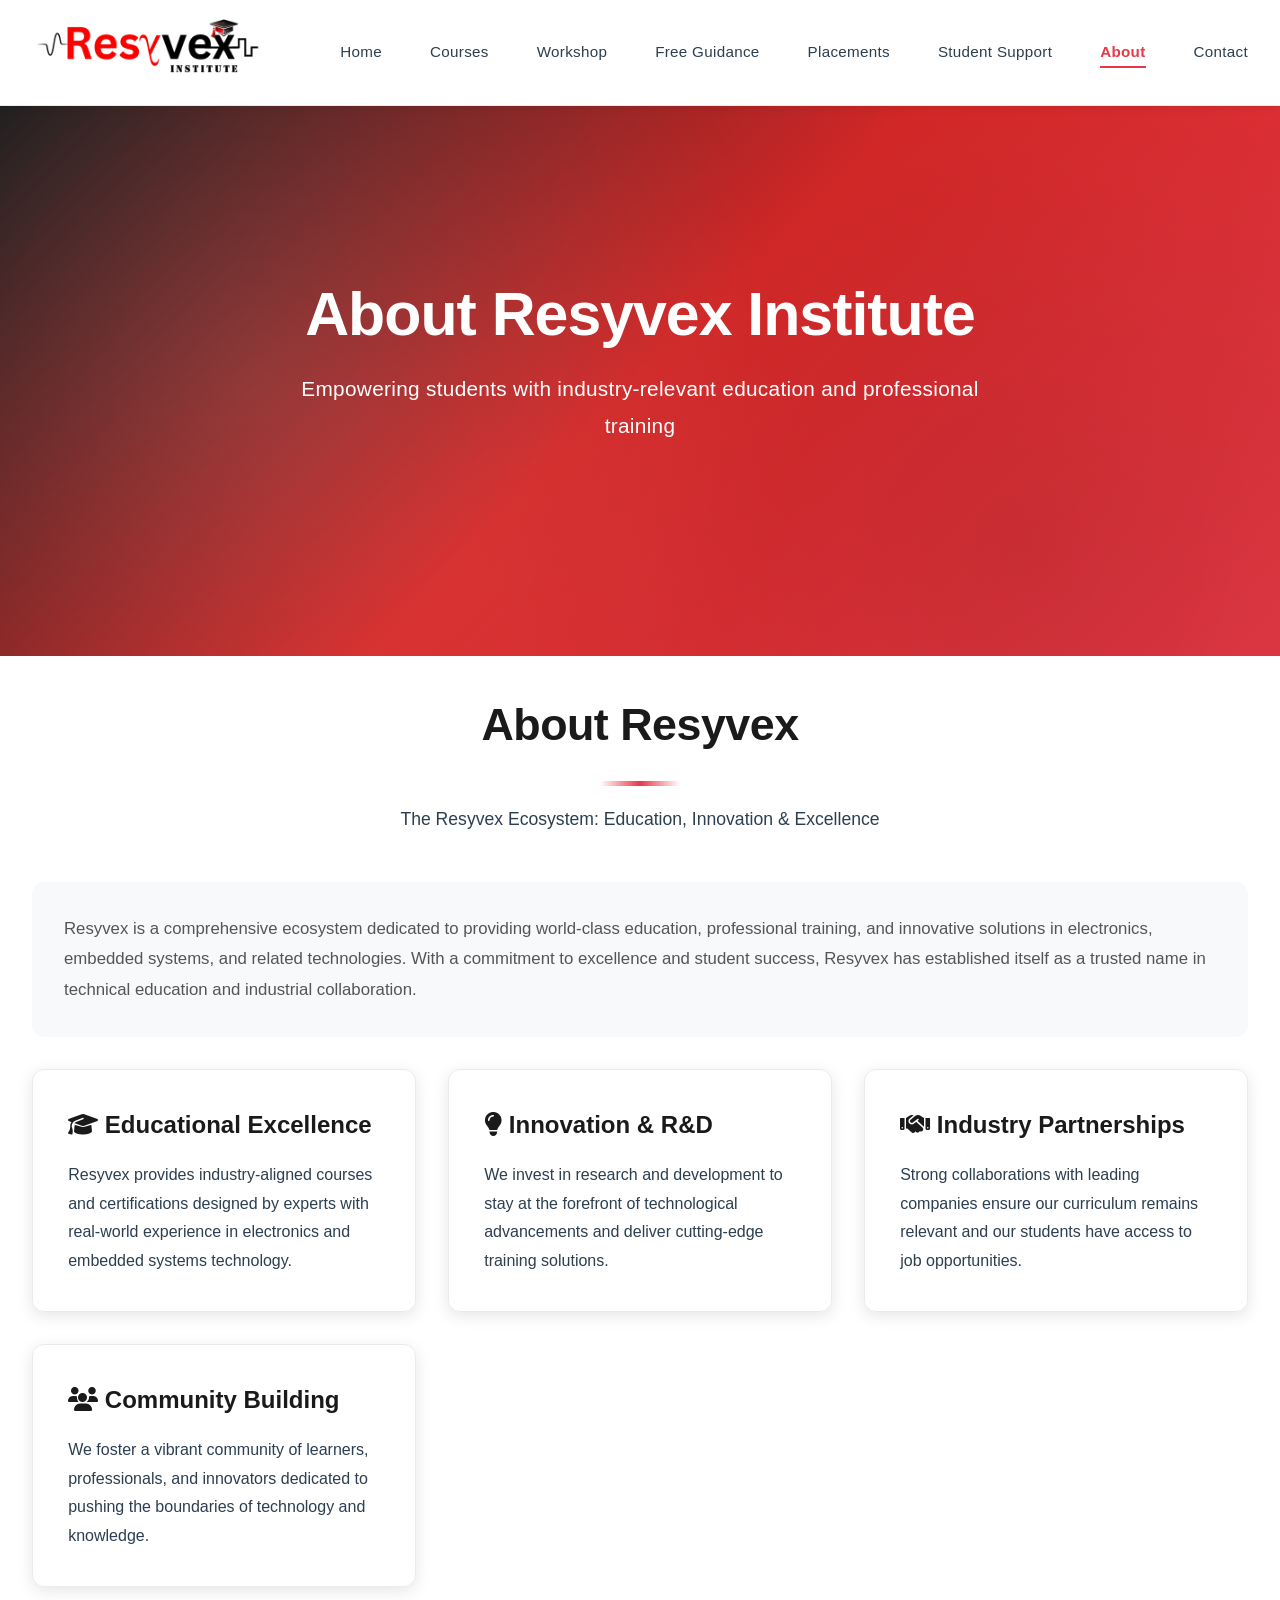
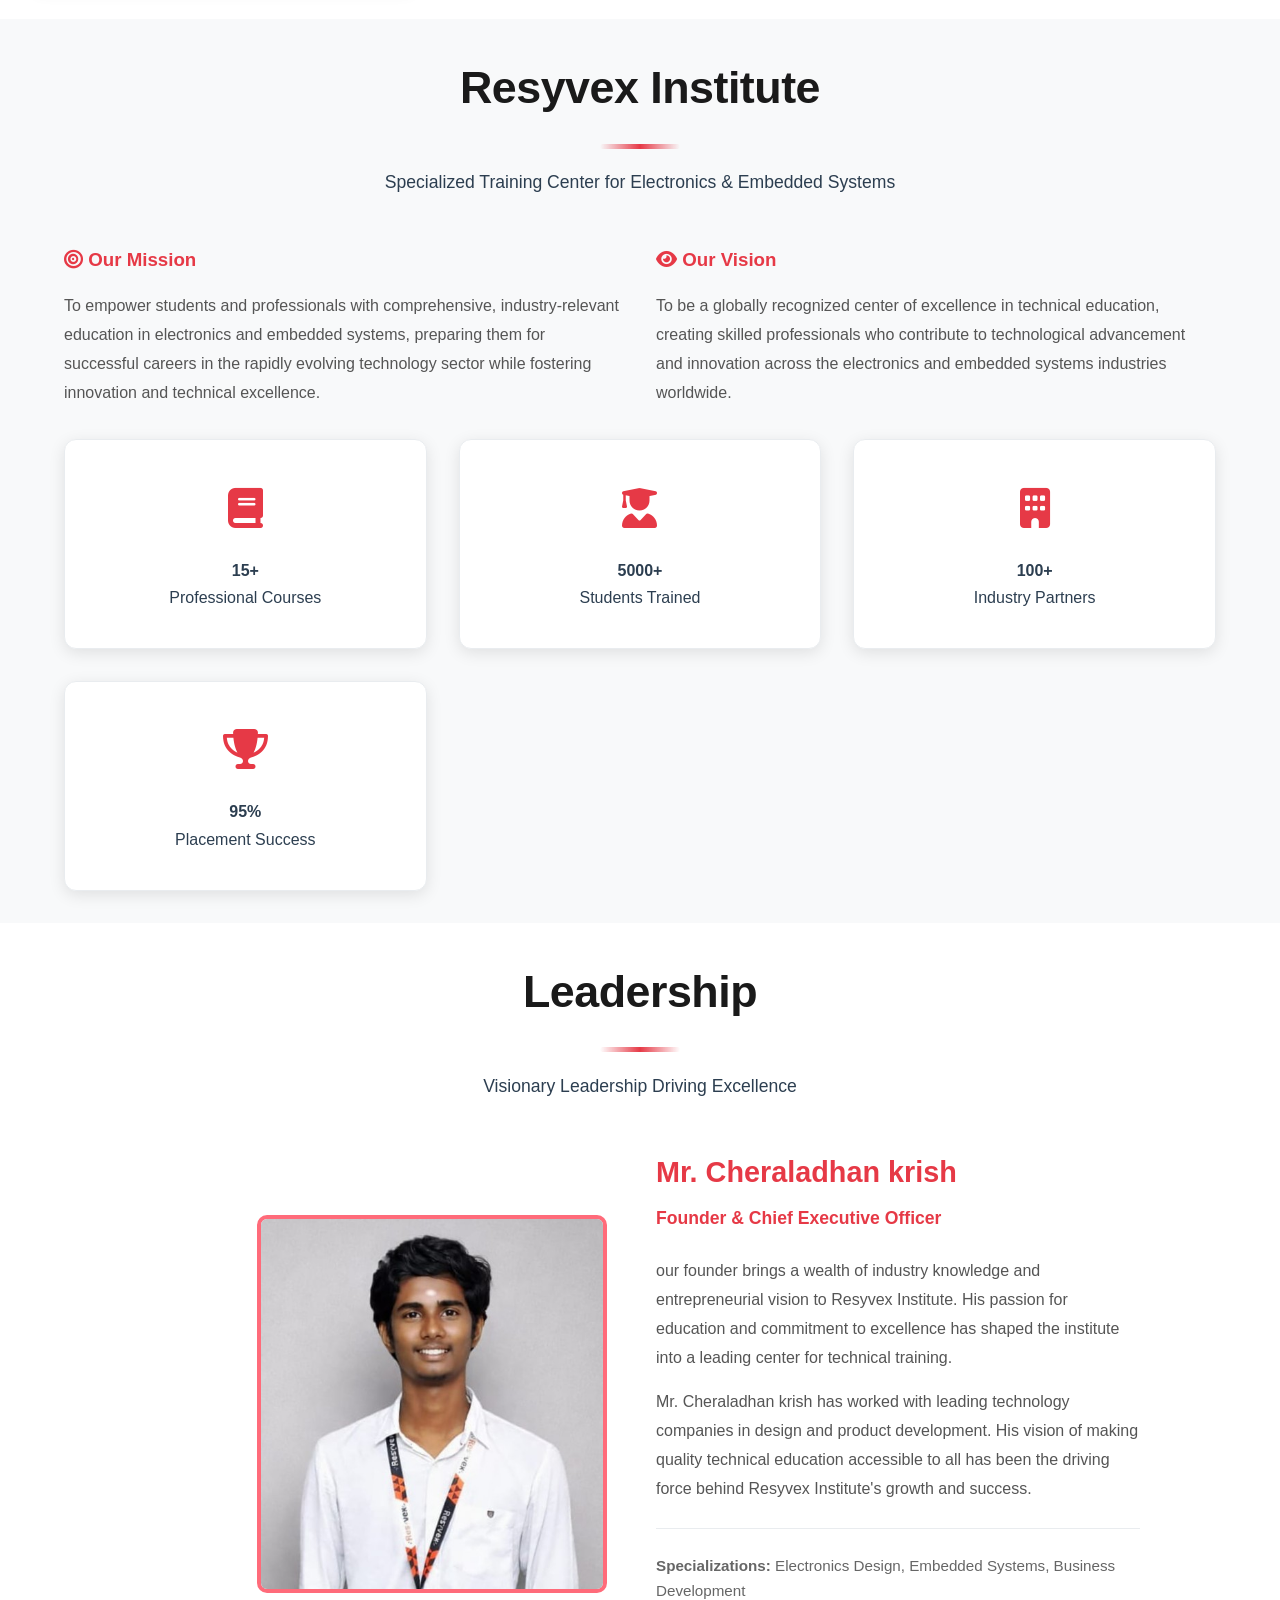
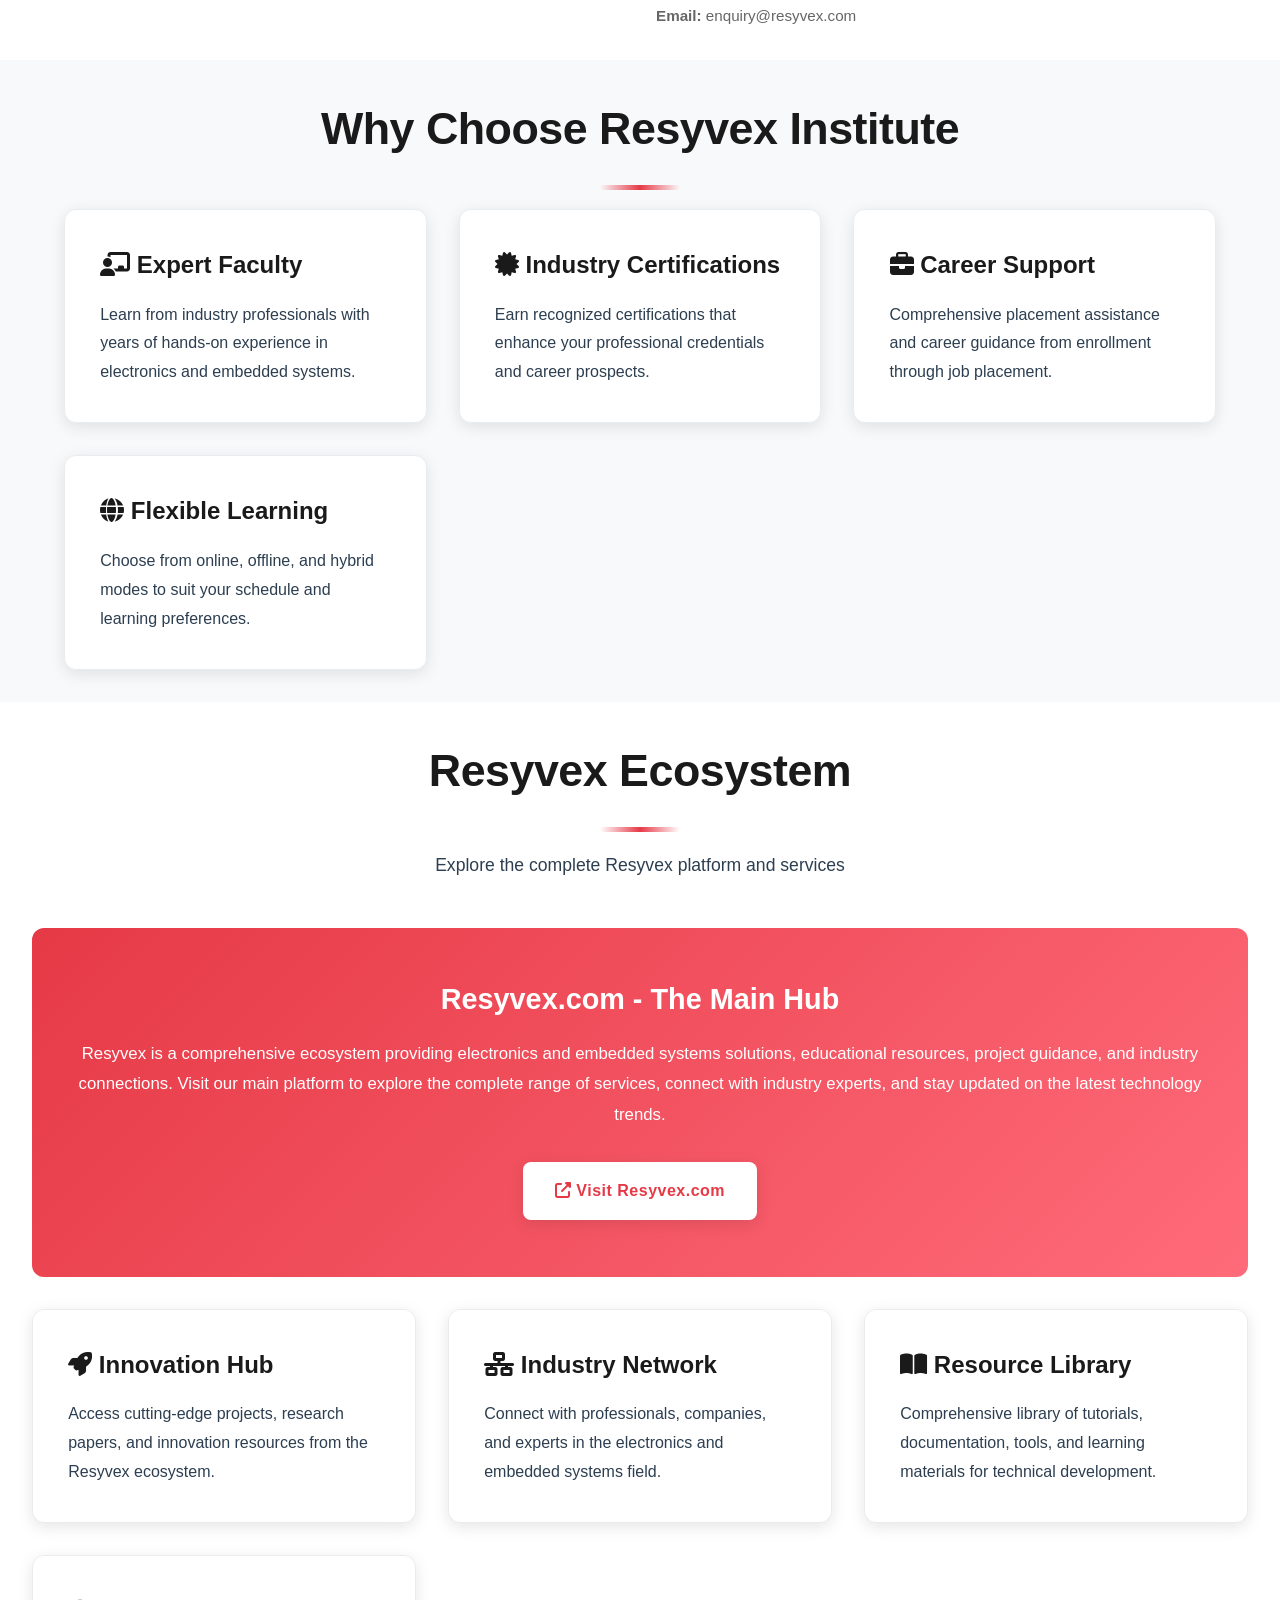
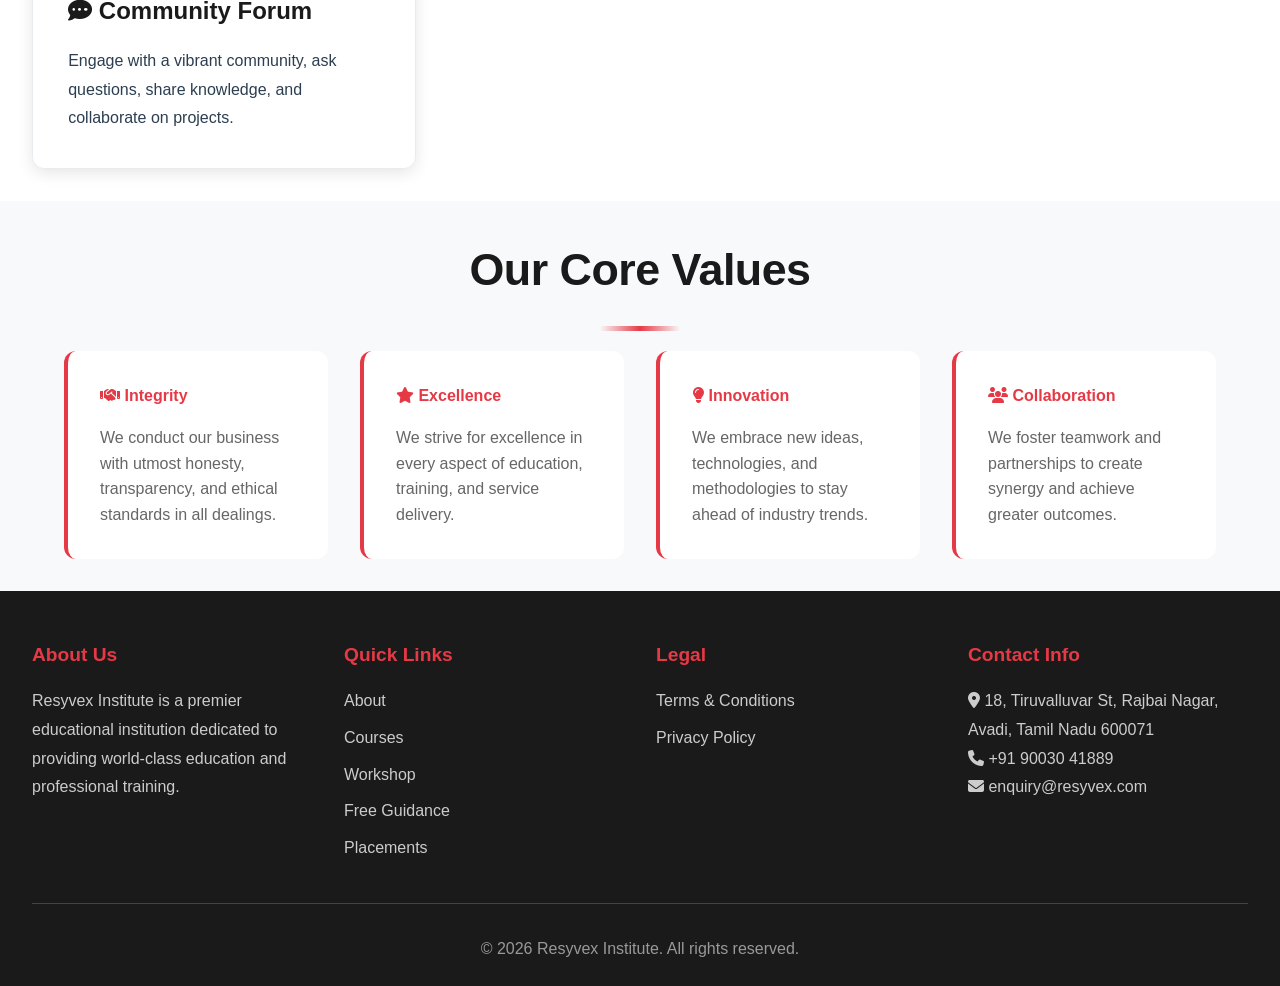
==== about.html @ 6309d935 "SEO Update Co-authored-by: Copilot <copilot@github.com>" ====
<!DOCTYPE html>
<html lang="en">
<head>
    <meta charset="UTF-8">
    <meta name="viewport" content="width=device-width, initial-scale=1.0">
    <meta name="description" content="Learn about Resyvex Institute - a leading center for electronics and embedded systems education. Founded to empower students with industry-relevant technical training.">
    <meta name="keywords" content="about Resyvex, electronics institute, technical education, embedded systems training, professional development, education center">
    <meta name="author" content="Resyvex Institute">
    <meta name="robots" content="index, follow">
    <meta property="og:title" content="About Resyvex Institute - Professional Technical Education">
    <meta property="og:description" content="Discover Resyvex Institute's mission, vision, and leadership. Empowering students with world-class electronics and embedded systems education.">
    <meta property="og:type" content="website">
    <meta property="og:url" content="https://resyvexinstitute.com/about.html">
    <meta property="og:image" content="https://resyvexinstitute.com/Image/logo.png">
    <meta name="twitter:card" content="summary_large_image">
    <meta name="twitter:title" content="About Resyvex Institute">
    <meta name="twitter:description" content="Learn about Resyvex Institute's mission to provide world-class technical education.">
    <meta name="twitter:image" content="https://resyvexinstitute.com/Image/logo.png">
    <link rel="canonical" href="https://resyvexinstitute.com/about.html">
    <title>About Us - Resyvex Institute</title>
    <link rel="stylesheet" href="css/styles.css">
    <link rel="stylesheet" href="https://cdnjs.cloudflare.com/ajax/libs/font-awesome/6.4.0/css/all.min.css">
</head>
<body>
    <!-- Header & Navigation -->
    <header>
        <nav class="navbar">
            <a href="/" class="logo"><img src="Image/logo.png" width="230px" alt="Resyvex Institute Logo" srcset=""></a>
            <div class="hamburger">
                <span></span>
                <span></span>
                <span></span>
            </div>
            <ul class="nav-menu">
                <li><a href="/">Home</a></li>
                <li><a href="courses.html">Courses</a></li>
                <li><a href="workshop.html">Workshop</a></li>
                <li><a href="guidance.html">Free Guidance</a></li>
                <li><a href="placements.html">Placements</a></li>
                <li><a href="student-support.html">Student Support</a></li>
                <li><a href="about.html" class="active">About</a></li>
                <li><a href="contact.html">Contact</a></li>
            </ul>
        </nav>
    </header>

    <!-- Hero Section -->
    <section class="hero">
        <h1>About Resyvex Institute</h1>
        <p>Empowering students with industry-relevant education and professional training</p>
    </section>

    <!-- Resyvex Overview -->
    <section class="container py-2">
        <h2 class="section-title">About Resyvex</h2>
        <p class="section-subtitle">The Resyvex Ecosystem: Education, Innovation & Excellence</p>

        <div style="background-color: var(--gray-light); padding: 2rem; border-radius: var(--border-radius); margin-bottom: 2rem;">
            <p style="line-height: 1.8; color: #555; font-size: 1.05rem;">
                Resyvex is a comprehensive ecosystem dedicated to providing world-class education, professional training, and innovative solutions in electronics, embedded systems, and related technologies. With a commitment to excellence and student success, Resyvex has established itself as a trusted name in technical education and industrial collaboration.
            </p>
        </div>

        <div class="card-grid">
            <div class="card">
                <h3><i class="fas fa-graduation-cap"></i> Educational Excellence</h3>
                <p>Resyvex provides industry-aligned courses and certifications designed by experts with real-world experience in electronics and embedded systems technology.</p>
            </div>

            <div class="card">
                <h3><i class="fas fa-lightbulb"></i> Innovation & R&D</h3>
                <p>We invest in research and development to stay at the forefront of technological advancements and deliver cutting-edge training solutions.</p>
            </div>

            <div class="card">
                <h3><i class="fas fa-handshake"></i> Industry Partnerships</h3>
                <p>Strong collaborations with leading companies ensure our curriculum remains relevant and our students have access to job opportunities.</p>
            </div>

            <div class="card">
                <h3><i class="fas fa-users"></i> Community Building</h3>
                <p>We foster a vibrant community of learners, professionals, and innovators dedicated to pushing the boundaries of technology and knowledge.</p>
            </div>
        </div>
    </section>

    <!-- Resyvex Institute Details -->
    <section class="bg-light py-2">
        <div class="container">
            <h2 class="section-title">Resyvex Institute</h2>
            <p class="section-subtitle">Specialized Training Center for Electronics & Embedded Systems</p>

            <div style="display: grid; grid-template-columns: 1fr 1fr; gap: 2rem; margin-bottom: 2rem;">
                <div>
                    <h3 style="color: var(--primary-red); margin-bottom: 1rem;"><i class="fas fa-bullseye"></i> Our Mission</h3>
                    <p style="line-height: 1.8; color: #555;">
                        To empower students and professionals with comprehensive, industry-relevant education in electronics and embedded systems, preparing them for successful careers in the rapidly evolving technology sector while fostering innovation and technical excellence.
                    </p>
                </div>

                <div>
                    <h3 style="color: var(--primary-red); margin-bottom: 1rem;"><i class="fas fa-eye"></i> Our Vision</h3>
                    <p style="line-height: 1.8; color: #555;">
                        To be a globally recognized center of excellence in technical education, creating skilled professionals who contribute to technological advancement and innovation across the electronics and embedded systems industries worldwide.
                    </p>
                </div>
            </div>

            <div class="card-grid">
                <div class="card" style="text-align: center;">
                    <div style="font-size: 2.5rem; color: var(--primary-red); margin-bottom: 1rem;">
                        <i class="fas fa-book"></i>
                    </div>
                    <h4>15+</h4>
                    <p>Professional Courses</p>
                </div>

                <div class="card" style="text-align: center;">
                    <div style="font-size: 2.5rem; color: var(--primary-red); margin-bottom: 1rem;">
                        <i class="fas fa-user-graduate"></i>
                    </div>
                    <h4>5000+</h4>
                    <p>Students Trained</p>
                </div>

                <div class="card" style="text-align: center;">
                    <div style="font-size: 2.5rem; color: var(--primary-red); margin-bottom: 1rem;">
                        <i class="fas fa-building"></i>
                    </div>
                    <h4>100+</h4>
                    <p>Industry Partners</p>
                </div>

                <div class="card" style="text-align: center;">
                    <div style="font-size: 2.5rem; color: var(--primary-red); margin-bottom: 1rem;">
                        <i class="fas fa-trophy"></i>
                    </div>
                    <h4>95%</h4>
                    <p>Placement Success</p>
                </div>
            </div>
        </div>
    </section>

    <!-- Founder/CEO Section -->
    <section class="container py-2">
        <h2 class="section-title">Leadership</h2>
        <p class="section-subtitle">Visionary Leadership Driving Excellence</p>

        <div style="display: grid; grid-template-columns: 1fr 1fr; gap: 2rem; align-items: center; max-width: 1000px; margin: 0 auto;">
            <div style="text-align: center;">
                <div style="width: 250px; height: 300px; background: linear-gradient(135deg, var(--primary-red), #ff6b7a); border-radius: 12px; margin: 0 auto 1.5rem; display: flex; align-items: center; justify-content: center; color: white; font-size: 4rem;">
                    <i class="fas fa-user-tie"> <img src="Image/ceo.jpeg" alt="ceo image" width="140%" style="border: 4px solid #ff6b7a; border-radius: 10px;"></i>
                </div>
            </div>

            <div>
                <h3 style="color: var(--primary-red); font-size: 1.8rem; margin-bottom: 0.5rem;">Mr. Cheraladhan krish</h3>
                <p style="color: var(--primary-red); font-weight: 600; margin-bottom: 1.5rem; font-size: 1.1rem;">Founder & Chief Executive Officer</p>

                <p style="line-height: 1.8; color: #555; margin-bottom: 1rem;">
                    our founder brings a wealth of industry knowledge and entrepreneurial vision to Resyvex Institute. His passion for education and commitment to excellence has shaped the institute into a leading center for technical training.
                </p>

                <p style="line-height: 1.8; color: #555; margin-bottom: 1rem;">
                    Mr. Cheraladhan krish has worked with leading technology companies in design and product development. His vision of making quality technical education accessible to all has been the driving force behind Resyvex Institute's growth and success.
                </p>

                <div style="margin-top: 1.5rem; padding-top: 1.5rem; border-top: 1px solid var(--gray-medium);">
                    <p style="color: #666; font-size: 0.95rem;"><strong>Specializations:</strong> Electronics Design, Embedded Systems, Business Development</p>
                    <p style="color: #666; font-size: 0.95rem;"><strong>Email:</strong> enquiry@resyvex.com</p>
                </div>
            </div>
        </div>
    </section>

    <!-- Why Choose Us -->
    <section class="bg-light py-2">
        <div class="container">
            <h2 class="section-title">Why Choose Resyvex Institute</h2>

            <div class="card-grid">
                <div class="card">
                    <h3><i class="fas fa-chalkboard-user"></i> Expert Faculty</h3>
                    <p>Learn from industry professionals with years of hands-on experience in electronics and embedded systems.</p>
                </div>

                <div class="card">
                    <h3><i class="fas fa-certificate"></i> Industry Certifications</h3>
                    <p>Earn recognized certifications that enhance your professional credentials and career prospects.</p>
                </div>

                <div class="card">
                    <h3><i class="fas fa-briefcase"></i> Career Support</h3>
                    <p>Comprehensive placement assistance and career guidance from enrollment through job placement.</p>
                </div>

                <div class="card">
                    <h3><i class="fas fa-globe"></i> Flexible Learning</h3>
                    <p>Choose from online, offline, and hybrid modes to suit your schedule and learning preferences.</p>
                </div>
          
            </div>
        </div>
    </section>

    <!-- Resyvex Hub Section -->
    <section class="container py-2">
        <h2 class="section-title">Resyvex Ecosystem</h2>
        <p class="section-subtitle">Explore the complete Resyvex platform and services</p>

        <div style="background: linear-gradient(135deg, var(--primary-red), #ff6b7a); padding: 3rem 2rem; border-radius: var(--border-radius); color: white; text-align: center; margin-bottom: 2rem;">
            <h3 style="color: white; margin-bottom: 1rem; font-size: 1.8rem;">Resyvex.com - The Main Hub</h3>
            <p style="font-size: 1.05rem; margin-bottom: 2rem; line-height: 1.8;">
                Resyvex is a comprehensive ecosystem providing electronics and embedded systems solutions, educational resources, project guidance, and industry connections. Visit our main platform to explore the complete range of services, connect with industry experts, and stay updated on the latest technology trends.
            </p>
            <a href="https://www.resyvex.com" target="_blank" class="btn btn-primary" style="background-color: white; color: var(--primary-red); padding: 1rem 2rem; font-weight: 600; display: inline-block; text-decoration: none; border-radius: 8px; transition: var(--transition);">
                <i class="fas fa-external-link-alt"></i> Visit Resyvex.com
            </a>
        </div>

        <div class="card-grid">
            <div class="card">
                <h3><i class="fas fa-rocket"></i> Innovation Hub</h3>
                <p>Access cutting-edge projects, research papers, and innovation resources from the Resyvex ecosystem.</p>
            </div>

            <div class="card">
                <h3><i class="fas fa-network-wired"></i> Industry Network</h3>
                <p>Connect with professionals, companies, and experts in the electronics and embedded systems field.</p>
            </div>

            <div class="card">
                <h3><i class="fas fa-book-open"></i> Resource Library</h3>
                <p>Comprehensive library of tutorials, documentation, tools, and learning materials for technical development.</p>
            </div>

            <div class="card">
                <h3><i class="fas fa-comment-dots"></i> Community Forum</h3>
                <p>Engage with a vibrant community, ask questions, share knowledge, and collaborate on projects.</p>
            </div>
        </div>
    </section>

    <!-- Core Values -->
    <section class="bg-light py-2">
        <div class="container">
            <h2 class="section-title">Our Core Values</h2>

            <div style="display: grid; grid-template-columns: repeat(auto-fit, minmax(250px, 1fr)); gap: 2rem;">
                <div style="padding: 2rem; background-color: white; border-radius: var(--border-radius); border-left: 4px solid var(--primary-red);">
                    <h4 style="color: var(--primary-red); margin-bottom: 1rem;"><i class="fas fa-handshake"></i> Integrity</h4>
                    <p style="color: #666; line-height: 1.6;">We conduct our business with utmost honesty, transparency, and ethical standards in all dealings.</p>
                </div>

                <div style="padding: 2rem; background-color: white; border-radius: var(--border-radius); border-left: 4px solid var(--primary-red);">
                    <h4 style="color: var(--primary-red); margin-bottom: 1rem;"><i class="fas fa-star"></i> Excellence</h4>
                    <p style="color: #666; line-height: 1.6;">We strive for excellence in every aspect of education, training, and service delivery.</p>
                </div>

                <div style="padding: 2rem; background-color: white; border-radius: var(--border-radius); border-left: 4px solid var(--primary-red);">
                    <h4 style="color: var(--primary-red); margin-bottom: 1rem;"><i class="fas fa-lightbulb"></i> Innovation</h4>
                    <p style="color: #666; line-height: 1.6;">We embrace new ideas, technologies, and methodologies to stay ahead of industry trends.</p>
                </div>

                <div style="padding: 2rem; background-color: white; border-radius: var(--border-radius); border-left: 4px solid var(--primary-red);">
                    <h4 style="color: var(--primary-red); margin-bottom: 1rem;"><i class="fas fa-users"></i> Collaboration</h4>
                    <p style="color: #666; line-height: 1.6;">We foster teamwork and partnerships to create synergy and achieve greater outcomes.</p>
                </div>

            </div>
        </div>
    </section>

    <!-- Footer -->
    <footer>
        <div class="footer-container">
            <div class="footer-grid">
                <div class="footer-section">
                    <h4>About Us</h4>
                    <p>Resyvex Institute is a premier educational institution dedicated to providing world-class education and professional training.</p>
                </div>

                <div class="footer-section">
                    <h4>Quick Links</h4>
                    <ul>
                        <li><a href="about.html">About</a></li>
                        <li><a href="courses.html">Courses</a></li>
                        <li><a href="workshop.html">Workshop</a></li>
                        <li><a href="guidance.html">Free Guidance</a></li>
                        <li><a href="placements.html">Placements</a></li>
                    </ul>
                </div>

                <div class="footer-section">
                    <h4>Legal</h4>
                    <ul>
                        <li><a href="terms.html">Terms & Conditions</a></li>
                        <li><a href="privacy.html">Privacy Policy</a></li>
                    </ul>
                </div>

                <div class="footer-section">
                    <h4>Contact Info</h4>
                    <p><i class="fas fa-map-marker-alt"></i> 18, Tiruvalluvar St, Rajbai Nagar, Avadi, Tamil Nadu 600071</p>
                    <p><i class="fas fa-phone"></i> +91 90030 41889</p>
                    <p><i class="fas fa-envelope"></i> enquiry@resyvex.com</p>
                </div>
            </div>

            <div class="footer-bottom">
                <p>&copy; 2026 Resyvex Institute. All rights reserved.</p>
            </div>
        </div>
    </footer>

    <script src="js/script.js"></script>
</body>
</html>
---- css/styles.css ----
/* ========================================
   Resyvex Institute - Main Stylesheet
   Color Scheme: White, Red (#E63946), Black (#1a1a1a)
   ======================================== */

* {
  margin: 0;
  padding: 0;
  box-sizing: border-box;
}

:root {
  --primary-red: #E63946;
  --primary-red-dark: #d62828;
  --dark-black: #1a1a1a;
  --light-white: #ffffff;
  --gray-light: #f8f9fa;
  --gray-medium: #e9ecef;
  --gray-dark: #6c757d;
  --text-dark: #2c3e50;
  --border-radius: 12px;
  --transition: all 0.3s ease;
  --shadow-sm: 0 2px 8px rgba(0, 0, 0, 0.08);
  --shadow-md: 0 4px 16px rgba(0, 0, 0, 0.1);
  --shadow-lg: 0 10px 32px rgba(0, 0, 0, 0.12);
}

html {
  scroll-behavior: smooth;
}

body {
  font-family: -apple-system, BlinkMacSystemFont, 'Segoe UI', Roboto, 'Helvetica Neue', Arial, sans-serif;
  line-height: 1.65;
  color: var(--text-dark);
  background-color: var(--light-white);
  -webkit-font-smoothing: antialiased;
  -moz-osx-font-smoothing: grayscale;
}

/* ========================================
   ANIMATIONS & KEYFRAMES
   ======================================== */

@keyframes fadeInUp {
  from {
    opacity: 0;
    transform: translateY(30px);
  }
  to {
    opacity: 1;
    transform: translateY(0);
  }
}

@keyframes fadeInDown {
  from {
    opacity: 0;
    transform: translateY(-30px);
  }
  to {
    opacity: 1;
    transform: translateY(0);
  }
}

@keyframes fadeInLeft {
  from {
    opacity: 0;
    transform: translateX(-30px);
  }
  to {
    opacity: 1;
    transform: translateX(0);
  }
}

@keyframes fadeInRight {
  from {
    opacity: 0;
    transform: translateX(30px);
  }
  to {
    opacity: 1;
    transform: translateX(0);
  }
}

@keyframes slideIn {
  from {
    opacity: 0;
    transform: translateX(-100px);
  }
  to {
    opacity: 1;
    transform: translateX(0);
  }
}

@keyframes slideUp {
  from {
    opacity: 0;
    transform: translateY(40px);
  }
  to {
    opacity: 1;
    transform: translateY(0);
  }
}

@keyframes popIn {
  0% {
    opacity: 0;
    transform: scale(0.8);
  }
  50% {
    transform: scale(1.05);
  }
  100% {
    opacity: 1;
    transform: scale(1);
  }
}

@keyframes pulse {
  0%, 100% {
    opacity: 1;
  }
  50% {
    opacity: 0.7;
  }
}

@keyframes float {
  0%, 100% {
    transform: translateY(0px);
  }
  50% {
    transform: translateY(-10px);
  }
}

@keyframes glow {
  0%, 100% {
    box-shadow: 0 4px 15px rgba(230, 57, 70, 0.3);
  }
  50% {
    box-shadow: 0 4px 25px rgba(230, 57, 70, 0.5);
  }
}

@keyframes shimmer {
  0% {
    background-position: -1000px 0;
  }
  100% {
    background-position: 1000px 0;
  }
}

@keyframes slideInFromLeft {
  from {
    opacity: 0;
    transform: translateX(-50px);
  }
  to {
    opacity: 1;
    transform: translateX(0);
  }
}

@keyframes slideInFromRight {
  from {
    opacity: 0;
    transform: translateX(50px);
  }
  to {
    opacity: 1;
    transform: translateX(0);
  }
}

/* Animation utility classes */
.animate-fadeInUp {
  animation: fadeInUp 0.5s ease-out forwards;
}

.animate-fadeInDown {
  animation: fadeInDown 0.5s ease-out forwards;
}

.animate-fadeInLeft {
  animation: fadeInLeft 0.5s ease-out forwards;
}

.animate-fadeInRight {
  animation: fadeInRight 0.5s ease-out forwards;
}

.animate-slideUp {
  animation: slideUp 0.4s ease-out forwards;
}

.animate-popIn {
  animation: popIn 0.35s ease-out forwards;
}

.animate-float {
  animation: float 2s ease-in-out infinite;
}

.animate-pulse {
  animation: pulse 1.2s ease-in-out infinite;
}

.animate-glow {
  animation: glow 1.2s ease-in-out infinite;
}

[data-animate] {
  opacity: 0;
}

[data-animate].animate-fadeInUp,
[data-animate].animate-fadeInDown,
[data-animate].animate-fadeInLeft,
[data-animate].animate-fadeInRight,
[data-animate].animate-slideUp,
[data-animate].animate-popIn {
  opacity: 1;
}

/* Make sure cards without data-animate still appear */
.card {
  opacity: 1;
}

.feature-item[data-animate] {
  opacity: 0;
}

.feature-item[data-animate].animate-slideInFromLeft {
  opacity: 1;
}

.course-item[data-animate],
.workshop-item[data-animate] {
  opacity: 0;
}

.course-item[data-animate].animate-slideInFromLeft,
.workshop-item[data-animate].animate-slideInFromLeft {
  opacity: 1;
}

.stat-box[data-animate] {
  opacity: 0;
}

.stat-box[data-animate].animate-popIn {
  opacity: 1;
}

/* ========================================
   HEADER & NAVIGATION
   ======================================== */

header {
  background-color: var(--light-white);
  border-bottom: 1px solid var(--gray-medium);
  position: sticky;
  top: 0;
  z-index: 1000;
  box-shadow: var(--shadow-sm);
  backdrop-filter: blur(10px);
  background-color: rgba(255, 255, 255, 0.95);
}

.navbar {
  max-width: 1400px;
  margin: 0 auto;
  padding: 1.2rem 2rem;
  display: flex;
  justify-content: space-between;
  align-items: center;
}

.logo {
  font-size: 1.4rem;
  font-weight: 700;
  color: var(--dark-black);
  text-decoration: none;
  letter-spacing: -0.8px;
  background: linear-gradient(135deg, var(--dark-black) 0%, var(--primary-red) 100%);
  -webkit-background-clip: text;
  -webkit-text-fill-color: transparent;
  background-clip: text;
}

.logo span {
  color: var(--primary-red);
}

.nav-menu {
  display: flex;
  list-style: none;
  gap: 3rem;
  align-items: center;
  margin-left: auto;
}

.nav-menu a {
  text-decoration: none;
  color: var(--text-dark);
  font-weight: 500;
  font-size: 0.95rem;
  transition: var(--transition);
  position: relative;
  padding: 0.5rem 0;
  letter-spacing: 0.3px;
}

.nav-menu a::after {
  content: '';
  position: absolute;
  bottom: 0;
  left: 0;
  width: 0;
  height: 2px;
  background-color: var(--primary-red);
  transition: width 0.3s ease;
}

.nav-menu a:hover {
  color: var(--primary-red);
}

.nav-menu a:hover::after {
  width: 100%;
}

.nav-menu a.active {
  color: var(--primary-red);
  font-weight: 600;
}

.nav-menu a.active::after {
  width: 100%;
}

.hamburger {
  display: none;
  flex-direction: column;
  cursor: pointer;
}

.hamburger span {
  width: 25px;
  height: 3px;
  background-color: var(--dark-black);
  margin: 5px 0;
  transition: var(--transition);
  border-radius: 2px;
}

/* ========================================
   HERO SECTION
   ======================================== */

.hero {
  background: linear-gradient(135deg, var(--dark-black) 0%, var(--primary-red-dark) 50%, var(--primary-red) 100%);
  color: var(--light-white);
  padding: 8rem 2rem;
  text-align: center;
  min-height: 550px;
  display: flex;
  flex-direction: column;
  justify-content: center;
  align-items: center;
  position: relative;
  overflow: hidden;
}

.hero::before {
  content: '';
  position: absolute;
  top: 0;
  left: 0;
  right: 0;
  bottom: 0;
  background: radial-gradient(circle at 20% 50%, rgba(255, 255, 255, 0.1) 0%, transparent 50%),
              radial-gradient(circle at 80% 80%, rgba(0, 0, 0, 0.1) 0%, transparent 50%);
  pointer-events: none;
}

.hero h1 {
  font-size: 3.8rem;
  margin-bottom: 1.2rem;
  font-weight: 800;
  letter-spacing: -1px;
  position: relative;
  z-index: 1;
  line-height: 1.2;
  animation: fadeInDown 0.5s ease-out;
}

.hero p {
  font-size: 1.3rem;
  margin-bottom: 2.5rem;
  max-width: 700px;
  line-height: 1.8;
  position: relative;
  z-index: 1;
  font-weight: 300;
  letter-spacing: 0.3px;
  animation: fadeInUp 0.5s ease-out 0.15s both;
}

.hero-buttons {
  display: flex;
  gap: 1.5rem;
  justify-content: center;
  flex-wrap: wrap;
  animation: popIn 0.35s ease-out 0.3s both;
}

/* ========================================
   BUTTONS
   ======================================== */

.btn {
  padding: 1rem 2.5rem;
  font-size: 1rem;
  font-weight: 600;
  border: none;
  border-radius: var(--border-radius);
  cursor: pointer;
  transition: var(--transition);
  text-decoration: none;
  display: inline-block;
  text-align: center;
  letter-spacing: 0.5px;
  box-shadow: var(--shadow-md);
}

.btn-primary {
  background-color: var(--primary-red);
  color: var(--light-white);
  position: relative;
  overflow: hidden;
}

.btn-primary::before {
  content: '';
  position: absolute;
  top: 0;
  left: -100%;
  width: 100%;
  height: 100%;
  background: rgba(255, 255, 255, 0.2);
  transition: left 0.3s ease;
}

.btn-primary:hover::before {
  left: 100%;
}

.btn-primary:hover {
  background-color: var(--primary-red-dark);
  transform: translateY(-3px);
  box-shadow: 0 12px 24px rgba(230, 57, 70, 0.35);
}

.btn-secondary {
  background-color: var(--light-white);
  color: var(--primary-red);
  border: 2px solid var(--primary-red);
  box-shadow: none;
  transition: var(--transition);
  position: relative;
  overflow: hidden;
}

.btn-secondary::before {
  content: '';
  position: absolute;
  top: 0;
  left: -100%;
  width: 100%;
  height: 100%;
  background: var(--primary-red);
  z-index: -1;
  transition: left 0.3s ease;
}

.btn-secondary:hover {
  background-color: var(--primary-red);
  color: var(--light-white);
  box-shadow: var(--shadow-lg);
  transform: translateY(-2px);
}

/* ========================================
   SECTIONS & CONTAINERS
   ======================================== */

.container {
  max-width: 1400px;
  margin: 0 auto;
  padding: 0 2rem;
}

section {
  padding: 4rem 2rem;
}

.section-title {
  font-size: 2.8rem;
  color: var(--dark-black);
  margin-bottom: 1.2rem;
  text-align: center;
  position: relative;
  padding-bottom: 1.5rem;
  font-weight: 800;
  letter-spacing: -0.5px;
}

.section-title::after {
  content: '';
  position: absolute;
  bottom: 0;
  left: 50%;
  transform: translateX(-50%);
  width: 80px;
  height: 5px;
  background: linear-gradient(90deg, transparent 0%, var(--primary-red) 50%, transparent 100%);
  border-radius: 3px;
}

.section-subtitle {
  text-align: center;
  color: var(--text-dark);
  margin-bottom: 3rem;
  font-size: 1.1rem;
  max-width: 800px;
  margin-left: auto;
  margin-right: auto;
}

/* ========================================
   CARDS & GRID LAYOUTS
   ======================================== */

.card-grid {
  display: grid;
  grid-template-columns: repeat(auto-fit, minmax(300px, 1fr));
  gap: 2rem;
}

.card {
  background-color: var(--light-white);
  border: 1px solid var(--gray-medium);
  border-radius: var(--border-radius);
  padding: 2.2rem;
  transition: var(--transition);
  box-shadow: var(--shadow-md);
  position: relative;
  overflow: hidden;
}

.card::before {
  content: '';
  position: absolute;
  top: -50%;
  right: -50%;
  width: 100%;
  height: 100%;
  background: linear-gradient(135deg, transparent 0%, rgba(230, 57, 70, 0.1) 50%, transparent 100%);
  opacity: 0;
  transition: opacity 0.3s ease;
  pointer-events: none;
}

.card:hover::before {
  opacity: 1;
}

.card:hover {
  transform: translateY(-8px);
  box-shadow: 0 20px 40px rgba(230, 57, 70, 0.15);
  border-color: var(--primary-red);
}

.card h3 {
  color: var(--dark-black);
  margin-bottom: 1rem;
  font-size: 1.5rem;
}

.card p {
  color: var(--text-dark);
  line-height: 1.8;
}

/* ========================================
   FEATURES SECTION
   ======================================== */

.features {
  background-color: var(--gray-light);
}

.feature-item {
  display: flex;
  gap: 1.5rem;
  margin-bottom: 2rem;
  animation: slideInFromLeft 0.5s ease-out forwards;
  opacity: 0;
}

.feature-item:nth-child(1) { animation-delay: 0.1s; }
.feature-item:nth-child(2) { animation-delay: 0.2s; }
.feature-item:nth-child(3) { animation-delay: 0.3s; }
.feature-item:nth-child(4) { animation-delay: 0.4s; }

.feature-icon {
  width: 70px;
  height: 70px;
  background: linear-gradient(135deg, var(--primary-red) 0%, var(--primary-red-dark) 100%);
  color: var(--light-white);
  border-radius: 50%;
  display: flex;
  align-items: center;
  justify-content: center;
  font-size: 1.8rem;
  flex-shrink: 0;
  font-weight: bold;
  box-shadow: 0 4px 15px rgba(230, 57, 70, 0.3);
  transition: var(--transition);
}

.feature-item:hover .feature-icon {
  animation: float 0.8s ease-in-out infinite;
  box-shadow: 0 8px 25px rgba(230, 57, 70, 0.5);
  transform: scale(1.1);
}

.feature-content h4 {
  color: var(--dark-black);
  margin-bottom: 0.5rem;
  font-size: 1.2rem;
}

.feature-content p {
  color: var(--text-dark);
  line-height: 1.7;
}

/* ========================================
   FORM STYLES
   ======================================== */

.contact-form {
  max-width: 600px;
  margin: 0 auto;
}

.form-group {
  margin-bottom: 1.5rem;
}

.form-group label {
  display: block;
  margin-bottom: 0.5rem;
  color: var(--dark-black);
  font-weight: 600;
}

.form-group input,
.form-group textarea,
.form-group select {
  width: 100%;
  padding: 0.9rem;
  border: 1.5px solid var(--gray-medium);
  border-radius: var(--border-radius);
  font-family: inherit;
  font-size: 1rem;
  transition: var(--transition);
  background-color: var(--light-white);
  animation: fadeInUp 0.4s ease-out forwards;
  opacity: 0;
}

.form-group:nth-child(1) input,
.form-group:nth-child(1) textarea,
.form-group:nth-child(1) select { animation-delay: 0.1s; }

.form-group:nth-child(2) input,
.form-group:nth-child(2) textarea,
.form-group:nth-child(2) select { animation-delay: 0.2s; }

.form-group:nth-child(3) input,
.form-group:nth-child(3) textarea,
.form-group:nth-child(3) select { animation-delay: 0.3s; }

.form-group:nth-child(4) input,
.form-group:nth-child(4) textarea,
.form-group:nth-child(4) select { animation-delay: 0.4s; }

.form-group:nth-child(5) input,
.form-group:nth-child(5) textarea,
.form-group:nth-child(5) select { animation-delay: 0.5s; }

.form-group input:focus,
.form-group textarea:focus,
.form-group select:focus {
  outline: none;
  border-color: var(--primary-red);
  box-shadow: 0 0 0 4px rgba(230, 57, 70, 0.08);
  background-color: rgba(230, 57, 70, 0.01);
  transform: scale(1.02);
}

.form-group textarea {
  resize: vertical;
  min-height: 150px;
}

/* ========================================
   FOOTER
   ======================================== */

footer {
  background-color: var(--dark-black);
  color: var(--light-white);
  padding: 3rem 2rem 1rem;
}

.footer-container {
  max-width: 1400px;
  margin: 0 auto;
}

.footer-grid {
  display: grid;
  grid-template-columns: repeat(auto-fit, minmax(280px, 1fr));
  gap: 2rem;
  margin-bottom: 2rem;
}

.footer-section h4 {
  color: var(--primary-red);
  margin-bottom: 1rem;
  font-size: 1.2rem;
}

.footer-section p,
.footer-section a {
  color: #cccccc;
  text-decoration: none;
  line-height: 1.8;
}

.footer-section a:hover {
  color: var(--primary-red);
  text-decoration: underline;
}

.footer-section ul {
  list-style: none;
}

.footer-section li {
  margin-bottom: 0.5rem;
}

.footer-bottom {
  border-top: 1px solid #444;
  padding-top: 2rem;
  text-align: center;
  color: #999;
}

.footer-bottom p {
  margin-bottom: 0.5rem;
}

/* ========================================
   RESPONSIVE DESIGN
   ======================================== */

@media (max-width: 768px) {
  .hamburger {
    display: flex;
  }

  .nav-menu {
    position: absolute;
    left: -100%;
    top: 70px;
    flex-direction: column;
    background-color: var(--light-white);
    width: 100%;
    text-align: center;
    transition: 0.3s;
    box-shadow: 0 10px 27px rgba(0, 0, 0, 0.05);
    padding: 2rem 0;
    gap: 0;
  }

  .nav-menu.active {
    left: 0;
  }

  .nav-menu li {
    margin: 1rem 0;
  }

  .hero h1 {
    font-size: 2.5rem;
  }

  .hero p {
    font-size: 1.1rem;
  }

  .section-title {
    font-size: 2rem;
  }

  .hero-buttons {
    flex-direction: column;
    align-items: center;
  }

  .btn {
    width: 100%;
    max-width: 300px;
  }

  .feature-item {
    flex-direction: column;
    align-items: center;
    text-align: center;
  }

  .feature-icon {
    margin: 0 auto;
  }

  .card-grid {
    grid-template-columns: 1fr;
  }
}

@media (max-width: 480px) {
  .navbar {
    padding: 1rem;
  }

  .logo {
    font-size: 1.3rem;
  }

  .hero {
    padding: 4rem 1rem;
    min-height: 400px;
  }

  .hero h1 {
    font-size: 2rem;
  }

  .section-title {
    font-size: 1.8rem;
  }

  section {
    padding: 2rem 1rem;
  }

  .card {
    padding: 1.5rem;
  }
}

/* ========================================
   UTILITY CLASSES
   ======================================== */

.text-center {
  text-align: center;
}

.text-red {
  color: var(--primary-red);
}

.text-black {
  color: var(--dark-black);
}

.bg-light {
  background-color: var(--gray-light);
}

.bg-white {
  background-color: var(--light-white);
}

.mb-1 { margin-bottom: 1rem; }
.mb-2 { margin-bottom: 2rem; }
.mb-3 { margin-bottom: 3rem; }

.mt-1 { margin-top: 1rem; }
.mt-2 { margin-top: 2rem; }
.mt-3 { margin-top: 3rem; }

.px-2 { padding-left: 2rem; padding-right: 2rem; }
.py-2 { padding-top: 2rem; padding-bottom: 2rem; }

.hidden {
  display: none;
}

/* ========================================
   SPECIAL PAGE STYLES
   ======================================== */

.course-item,
.workshop-item {
  background-color: var(--light-white);
  border-left: 5px solid var(--primary-red);
  padding: 1.8rem;
  margin-bottom: 1.5rem;
  border-radius: 8px;
  box-shadow: var(--shadow-md);
  transition: var(--transition);
  animation: slideInFromLeft 0.4s ease-out forwards;
  opacity: 0;
  position: relative;
  overflow: hidden;
}

.course-item::before,
.workshop-item::before {
  content: '';
  position: absolute;
  top: 0;
  left: -100%;
  width: 100%;
  height: 4px;
  background: linear-gradient(90deg, transparent, var(--primary-red), transparent);
  transition: left 0.4s ease;
}

.course-item:hover::before,
.workshop-item:hover::before {
  left: 100%;
}

.course-item:nth-child(1),
.workshop-item:nth-child(1) { animation-delay: 0.1s; }

.course-item:nth-child(2),
.workshop-item:nth-child(2) { animation-delay: 0.2s; }

.course-item:nth-child(3),
.workshop-item:nth-child(3) { animation-delay: 0.3s; }

.course-item:nth-child(4),
.workshop-item:nth-child(4) { animation-delay: 0.4s; }

.course-item:nth-child(5),
.workshop-item:nth-child(5) { animation-delay: 0.5s; }

.course-item:hover,
.workshop-item:hover {
  box-shadow: var(--shadow-lg);
  transform: translateX(4px);
}

.course-item h4,
.workshop-item h4 {
  color: var(--dark-black);
  margin-bottom: 0.5rem;
  font-size: 1.2rem;
}

.course-item .duration,
.workshop-item .duration {
  display: inline-block;
  background-color: var(--primary-red);
  color: var(--light-white);
  padding: 0.25rem 0.75rem;
  border-radius: 20px;
  font-size: 0.85rem;
  margin-top: 0.5rem;
}

.stats-grid {
  display: grid;
  grid-template-columns: repeat(auto-fit, minmax(200px, 1fr));
  gap: 2rem;
  text-align: center;
  margin: 2rem 0;
}

.stat-box {
  background-color: var(--gray-light);
  padding: 2rem;
  border-radius: var(--border-radius);
  border-top: 4px solid var(--primary-red);
  animation: popIn 0.35s ease-out forwards;
  opacity: 0;
  transition: var(--transition);
}

.stat-box:nth-child(1) { animation-delay: 0.1s; }
.stat-box:nth-child(2) { animation-delay: 0.2s; }
.stat-box:nth-child(3) { animation-delay: 0.3s; }
.stat-box:nth-child(4) { animation-delay: 0.4s; }

.stat-box:hover {
  transform: translateY(-10px) scale(1.02);
  box-shadow: 0 20px 40px rgba(230, 57, 70, 0.2);
}

.stat-number {
  font-size: 2.5rem;
  color: var(--primary-red);
  font-weight: 700;
  margin-bottom: 0.5rem;
  animation: fadeInUp 0.5s ease-out forwards;
  opacity: 0;
}

.stat-label {
  color: var(--dark-black);
  font-weight: 600;
}

/* ========================================
   RESPONSIVE IMPROVEMENTS FOR HOME PAGE
   ======================================== */

@media (max-width: 1024px) {
  .nav-menu {
    gap: 2rem;
  }
}

@media (max-width: 768px) {
  .nav-menu {
    gap: 1.5rem;
    margin-left: auto;
  }

  .nav-menu a {
    font-size: 0.85rem;
    padding: 0.3rem 0;
  }

  .section-title {
    font-size: 1.8rem;
  }

  section {
    padding: 2rem 1rem;
  }

  .card {
    padding: 1.5rem;
  }
}

@media (max-width: 640px) {
  .navbar {
    padding: 1rem;
  }

  .logo {
    font-size: 1.3rem;
  }

  .nav-menu {
    position: absolute;
    left: 0;
    top: 70px;
    flex-direction: column;
    background-color: var(--light-white);
    width: 100%;
    text-align: left;
    transition: 0.3s;
    box-shadow: 0 10px 27px rgba(0, 0, 0, 0.1);
    padding: 2rem 0;
    gap: 0;
    margin-left: 0;
    display: none;
  }

  .nav-menu.active {
    display: flex;
  }

  .nav-menu li {
    margin: 0;
    padding: 1rem 2rem;
  }

  .nav-menu a {
    padding: 0;
    font-size: 1rem;
  }
}
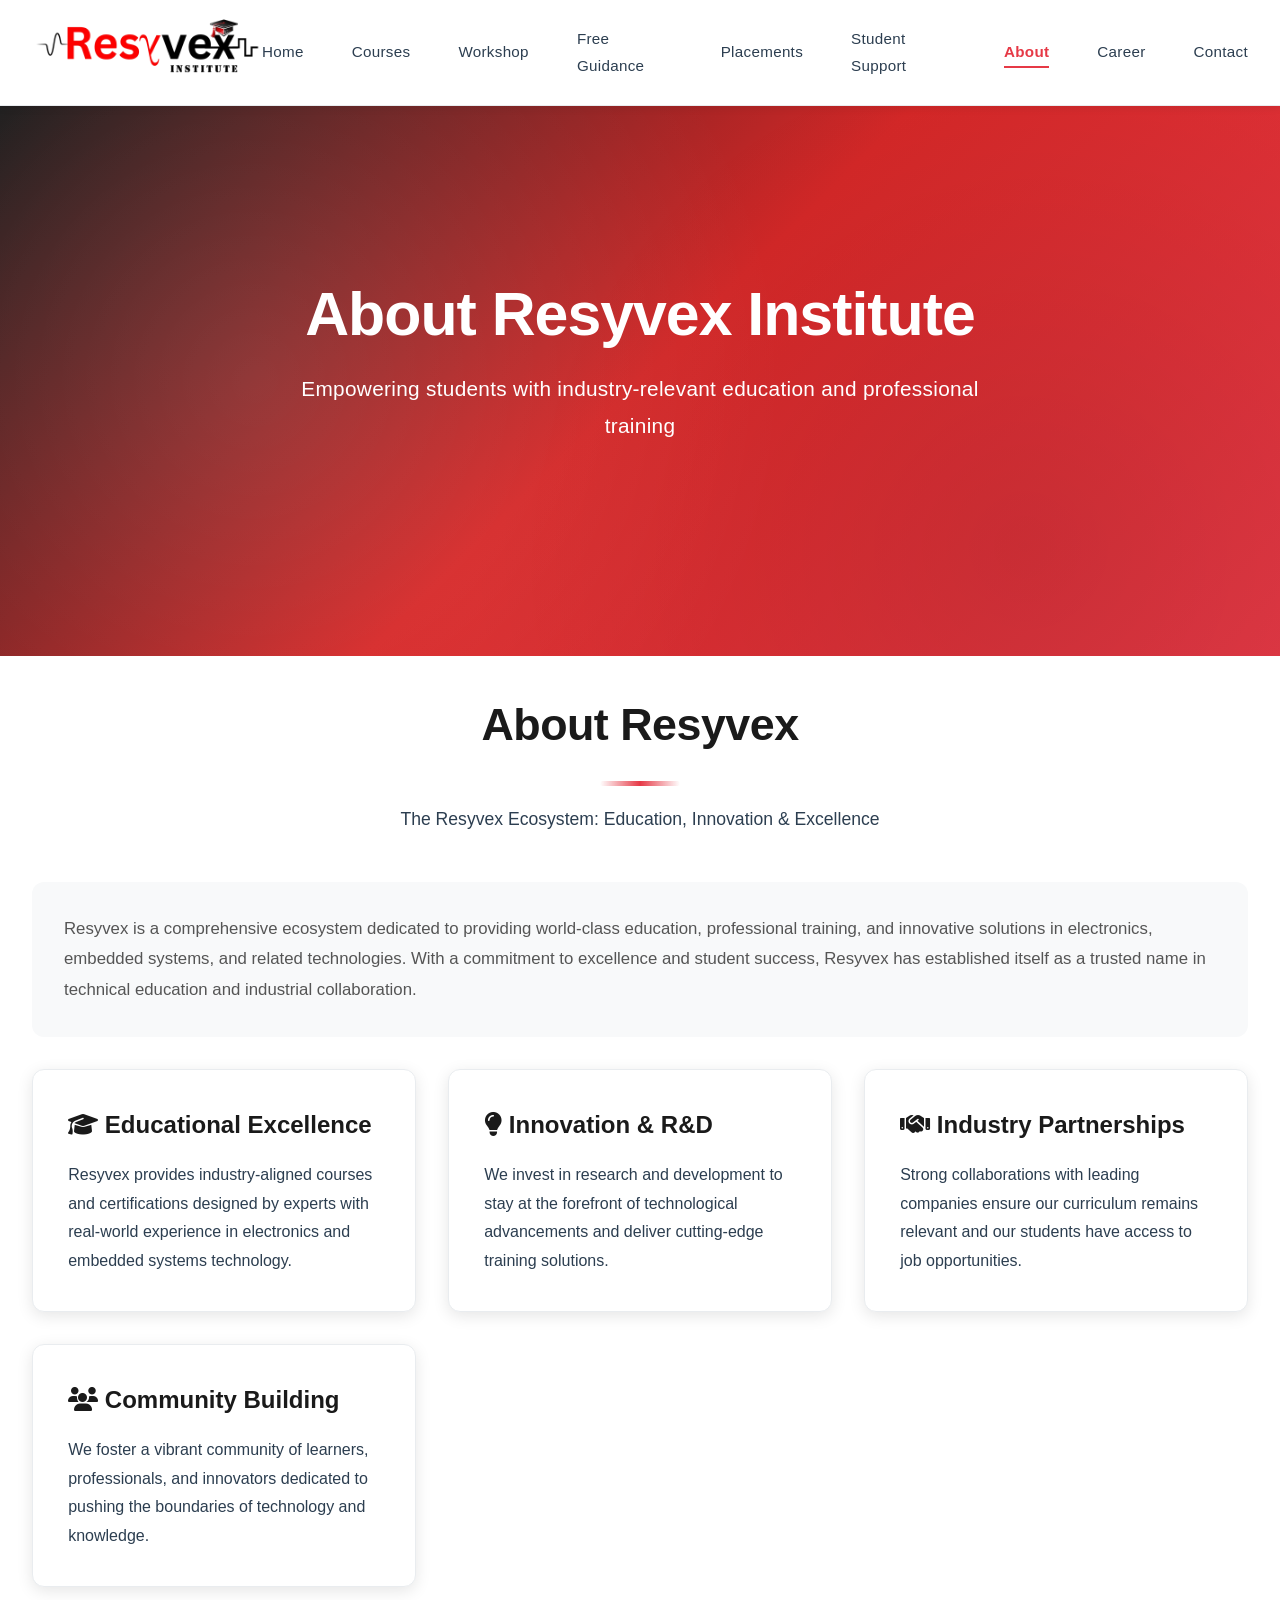
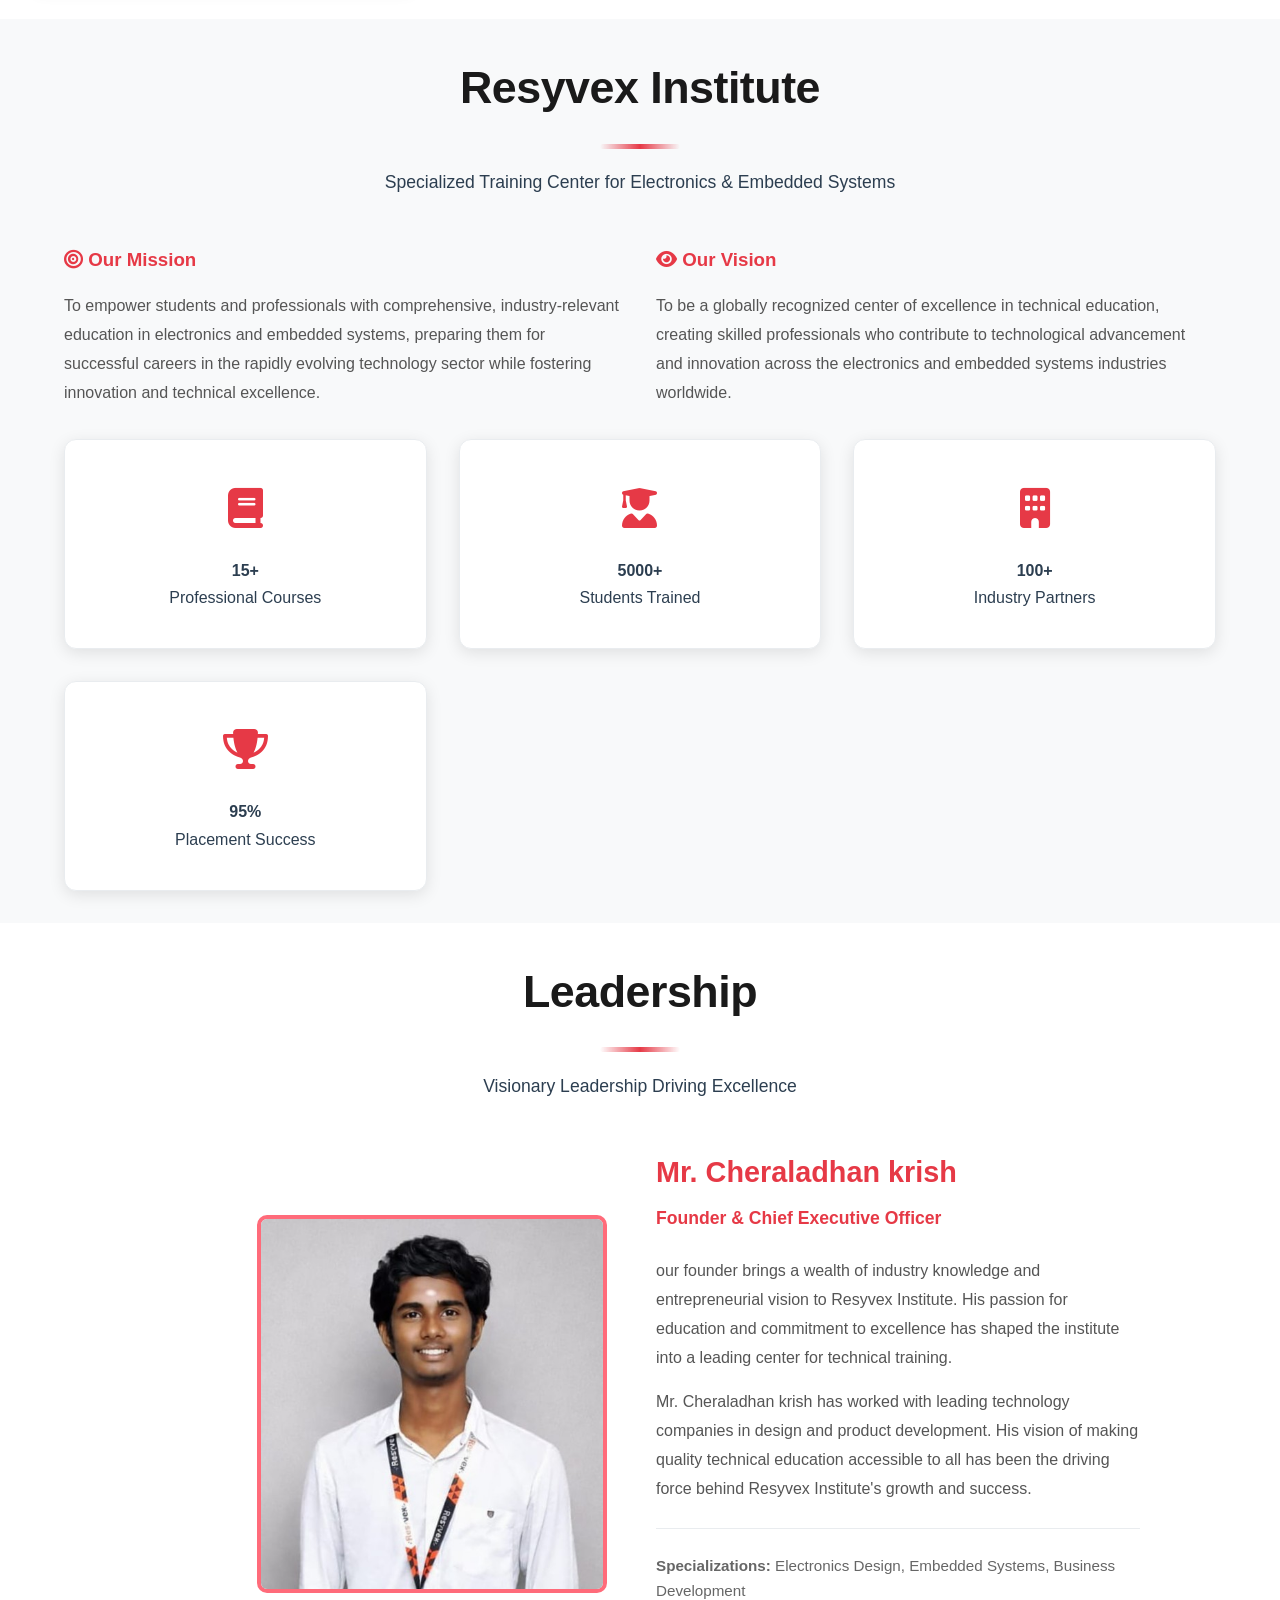
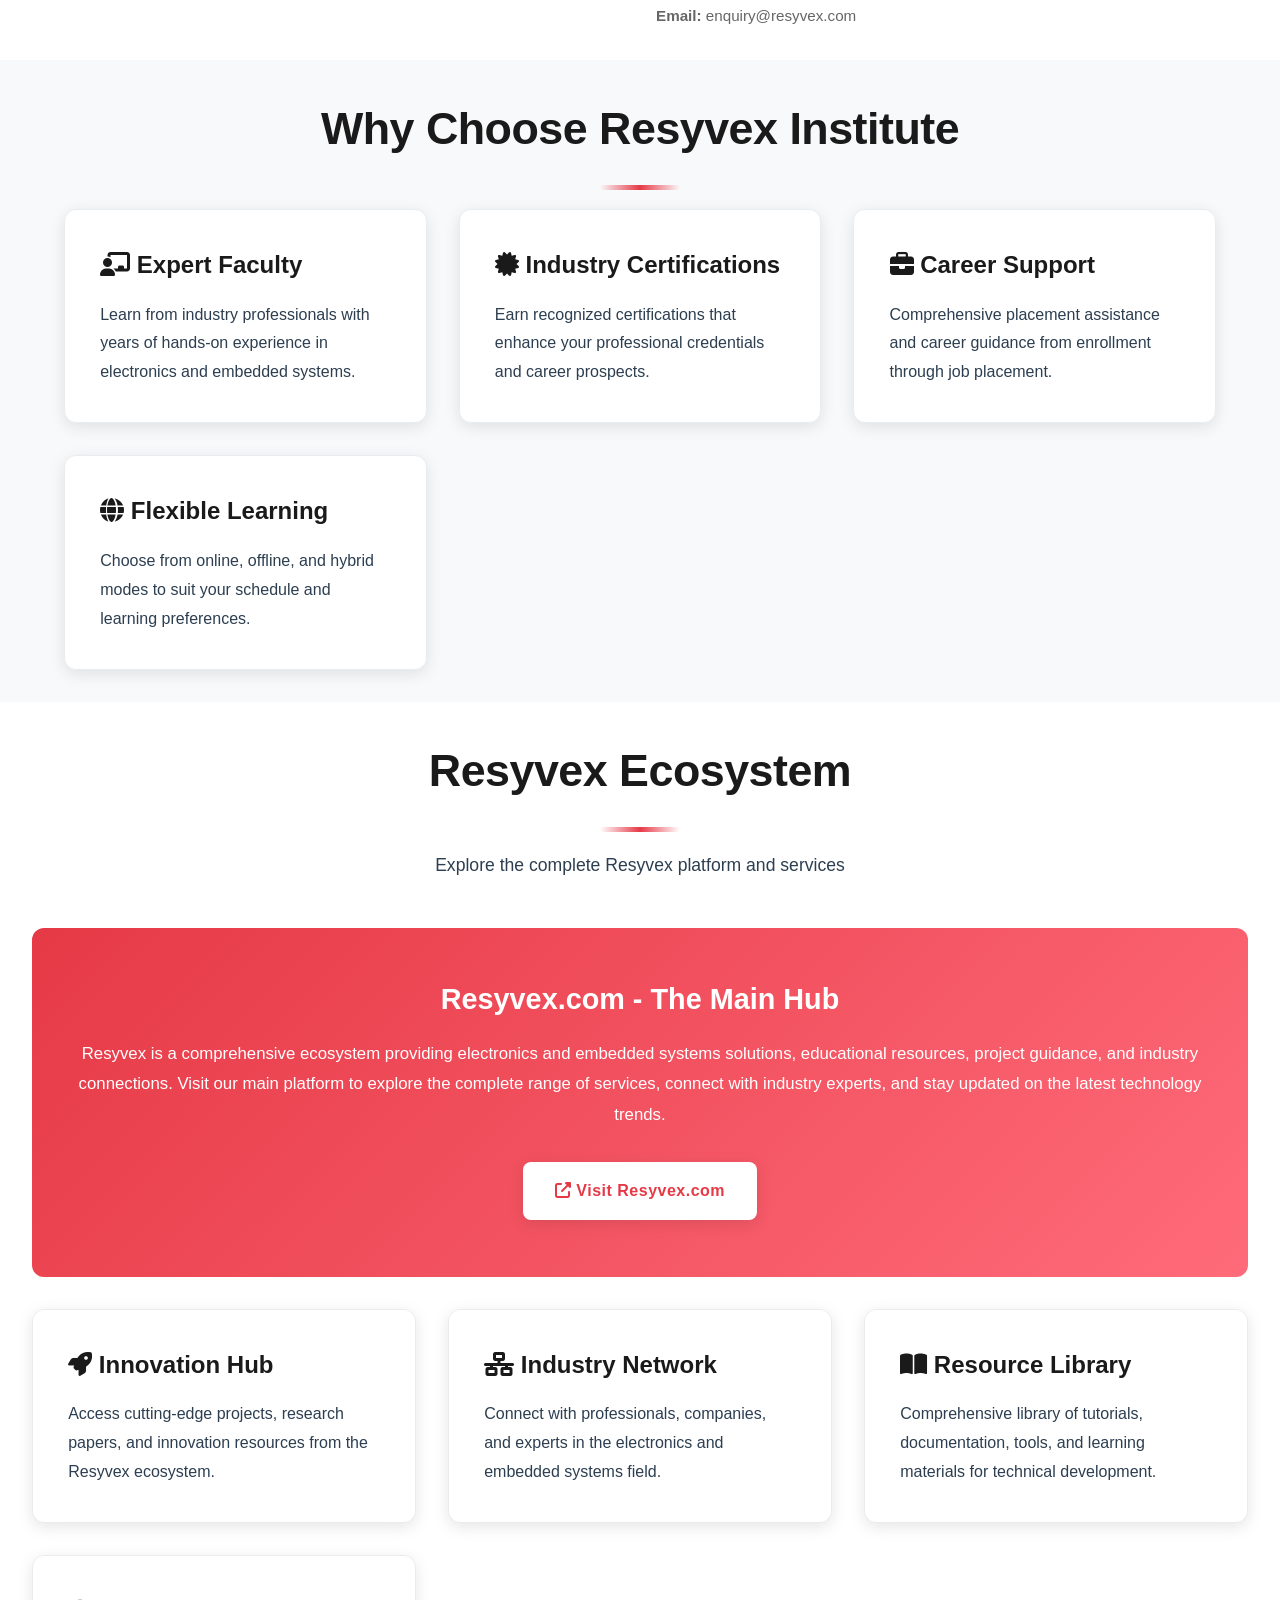
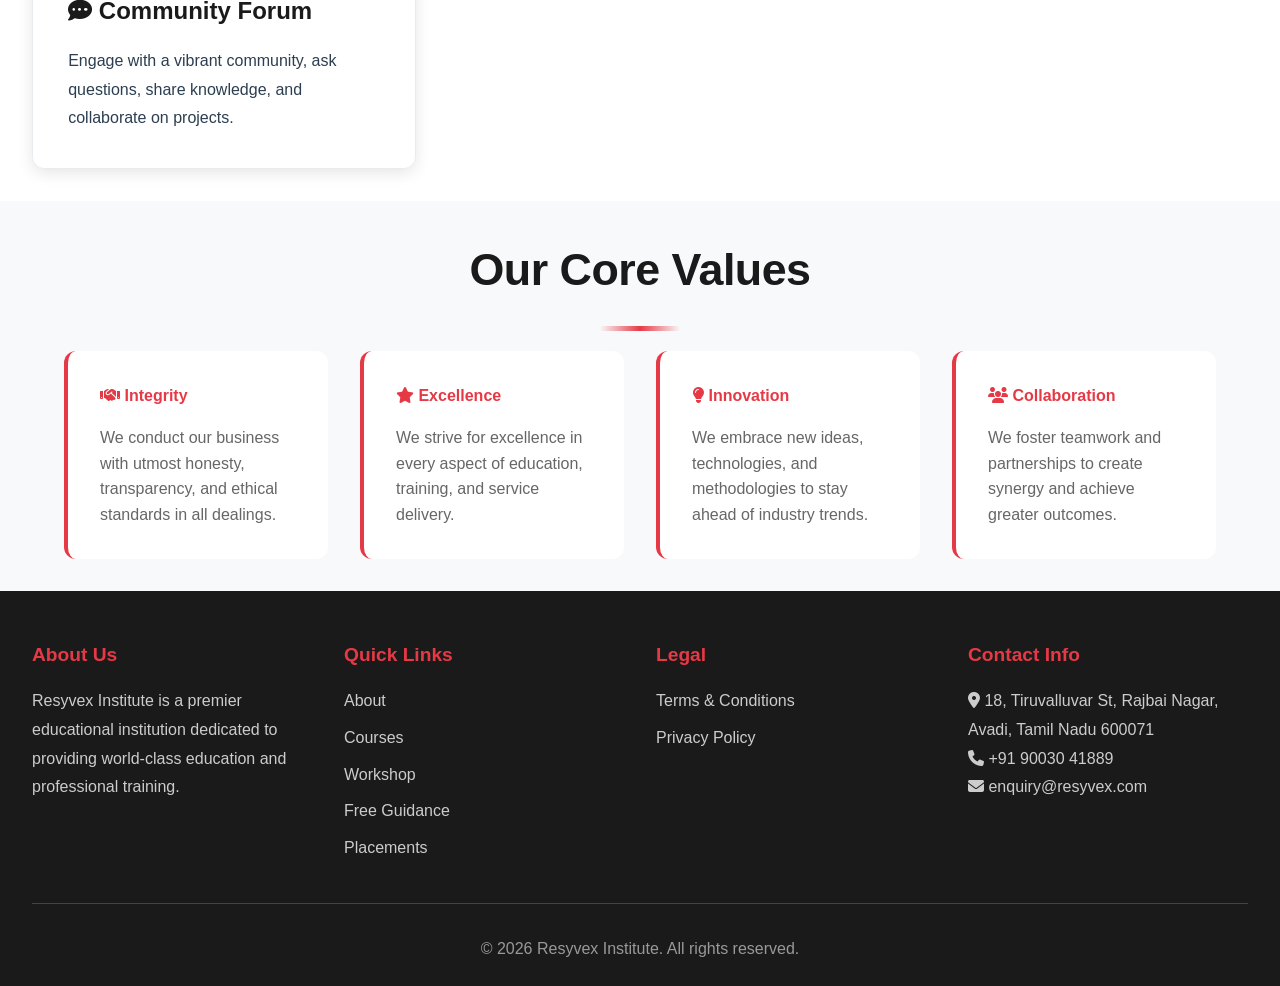
==== commit d5ad087f: "added career page  and linked to the master website" ====
--- a/about.html
+++ b/about.html
@@ -18,6 +18,7 @@
     <meta name="twitter:image" content="https://resyvexinstitute.com/Image/logo.png">
     <link rel="canonical" href="https://resyvexinstitute.com/about.html">
     <title>About Us - Resyvex Institute</title>
+    <link rel="shortcut icon" href="Image/fav-icon.png" type="image/x-icon">
     <link rel="stylesheet" href="css/styles.css">
     <link rel="stylesheet" href="https://cdnjs.cloudflare.com/ajax/libs/font-awesome/6.4.0/css/all.min.css">
 </head>
@@ -39,6 +40,7 @@
                 <li><a href="placements.html">Placements</a></li>
                 <li><a href="student-support.html">Student Support</a></li>
                 <li><a href="about.html" class="active">About</a></li>
+                <li><a href="https://www.resyvex.com/careers.html">Career</a></li>
                 <li><a href="contact.html">Contact</a></li>
             </ul>
         </nav>
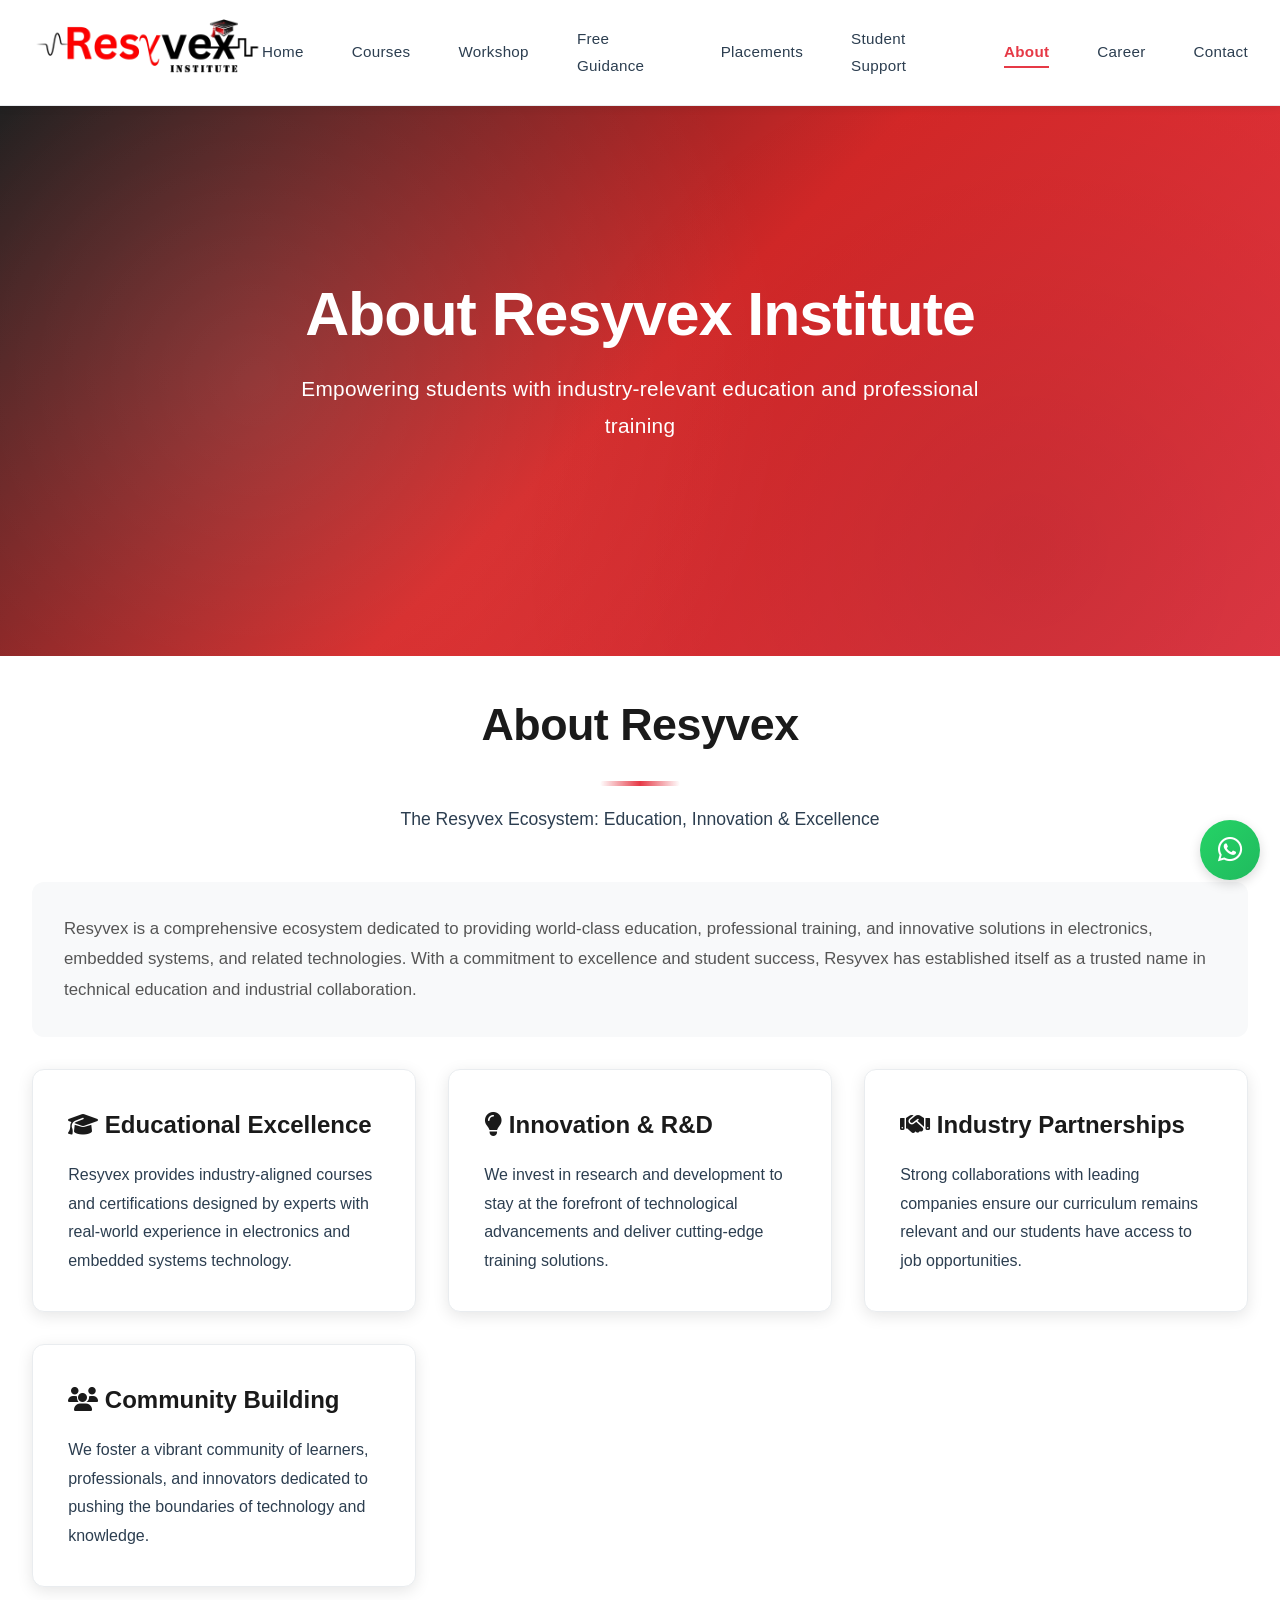
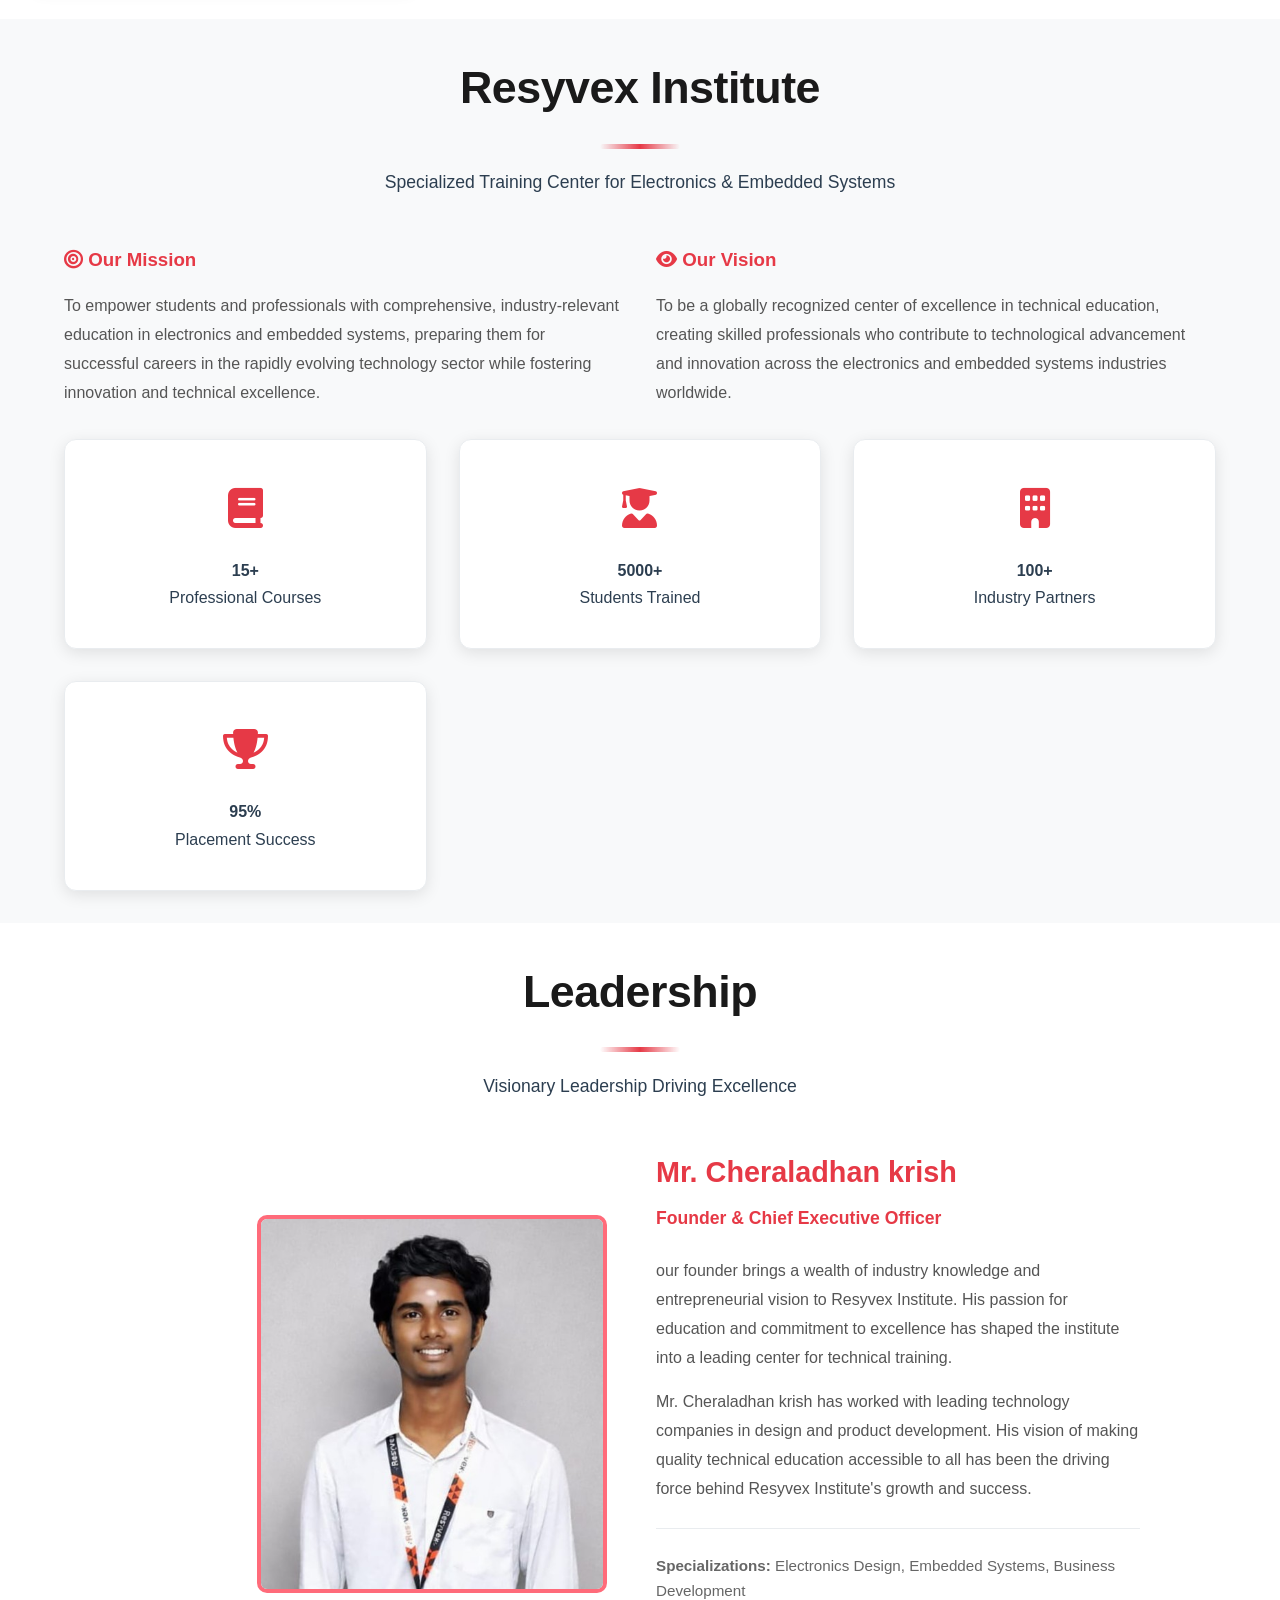
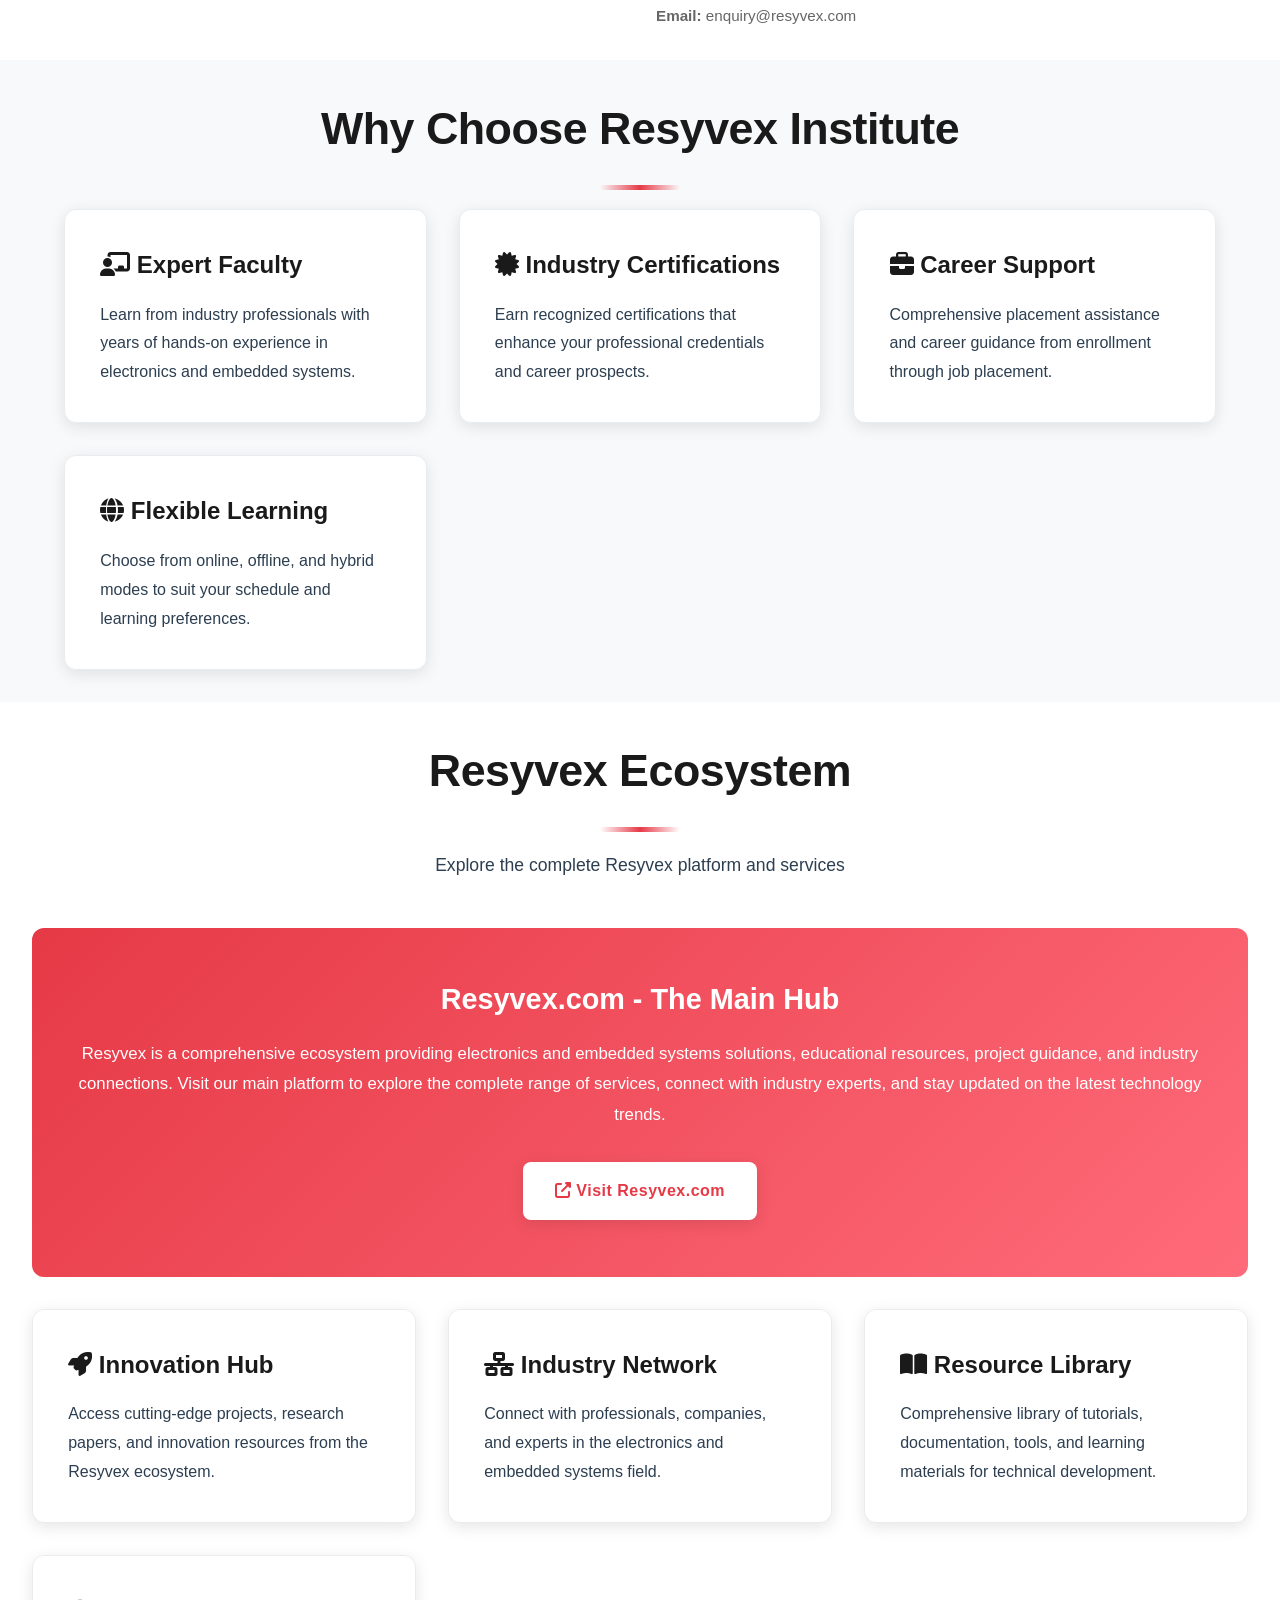
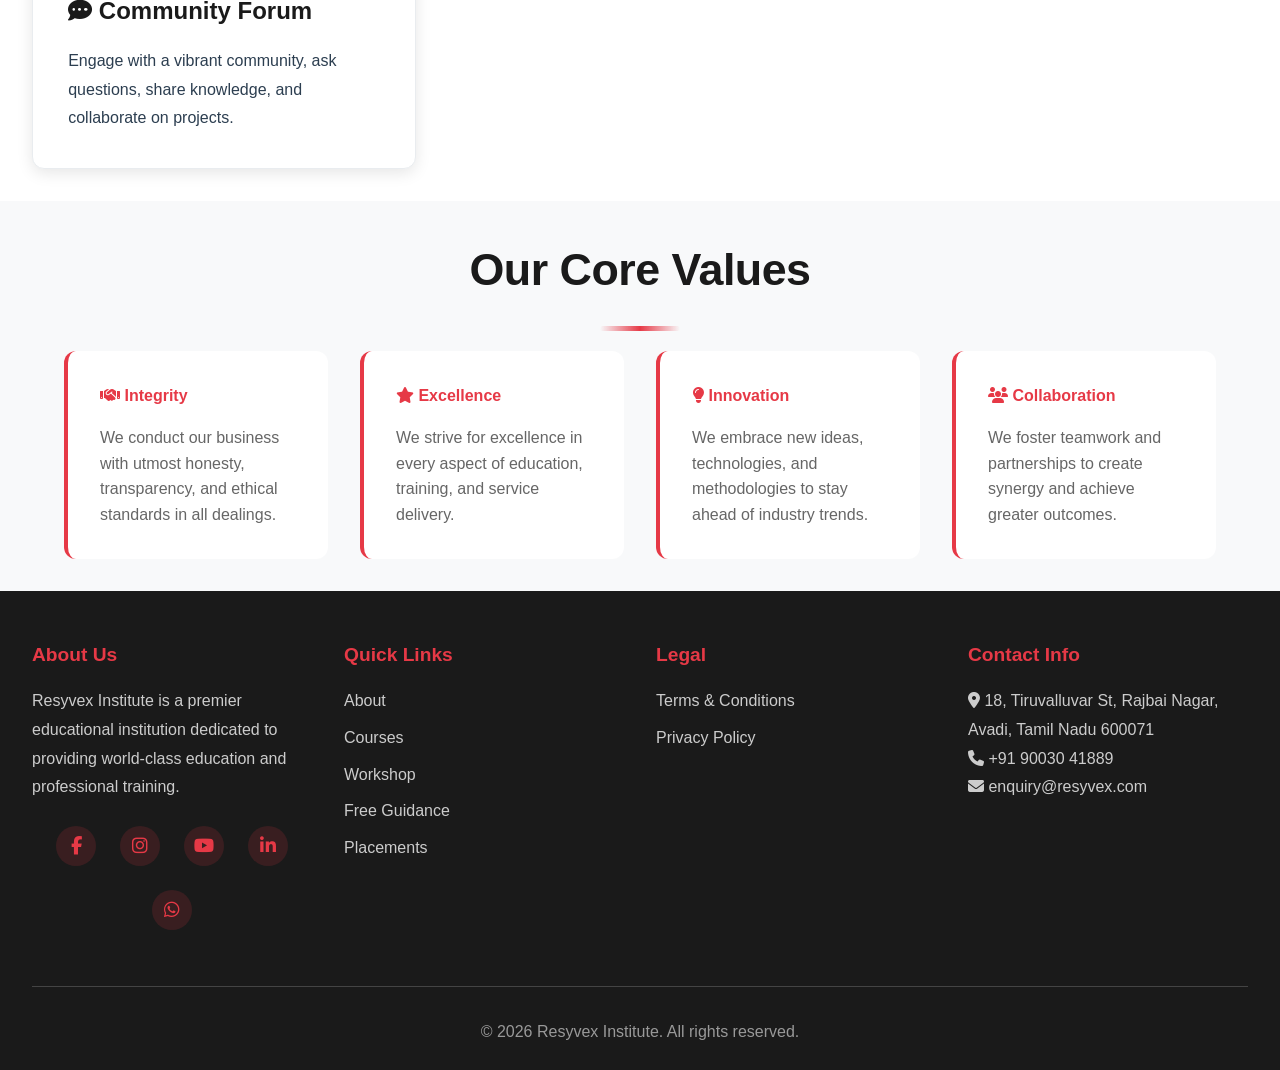
==== commit 4127bc9b: "added social media links to footer Co-authored-by: Copilot <copilot@github.com>" ====
--- a/about.html
+++ b/about.html
@@ -281,6 +281,13 @@
                 <div class="footer-section">
                     <h4>About Us</h4>
                     <p>Resyvex Institute is a premier educational institution dedicated to providing world-class education and professional training.</p>
+                    <div class="social-links" style="margin-top: 1.5rem;">
+                        <a href="https://www.facebook.com/people/Resyvex-Innovation/pfbid02MprWMvhYtNH3i6axrx44cu7EaxTENrzgRsykPj5PcJx5muYfM79S8TbA2K8MUeeJl/" target="_blank" rel="noopener" aria-label="Facebook"><i class="fab fa-facebook-f" aria-hidden="true"></i></a>
+                        <a href="https://www.instagram.com/resyvex/" target="_blank" rel="noopener" aria-label="Instagram"><i class="fab fa-instagram" aria-hidden="true"></i></a>
+                        <a href="https://www.youtube.com/@Resyvex" target="_blank" rel="noopener" aria-label="YouTube"><i class="fab fa-youtube" aria-hidden="true"></i></a>
+                        <a href="https://www.linkedin.com/in/resyvex/" target="_blank" rel="noopener" aria-label="LinkedIn"><i class="fab fa-linkedin-in" aria-hidden="true"></i></a>
+                        <a href="https://wa.me/919445916889?text=Hello%20I%20want%20more%20info" target="_blank" rel="noopener" aria-label="WhatsApp"><i class="fab fa-whatsapp" aria-hidden="true"></i></a>
+                    </div>
                 </div>
 
                 <div class="footer-section">
--- a/css/styles.css
+++ b/css/styles.css
@@ -785,6 +785,40 @@
   margin-bottom: 0.5rem;
 }
 
+/* Social Media Links in Footer */
+.social-links {
+  display: flex;
+  justify-content: center;
+  gap: 1.5rem;
+  margin-bottom: 1.5rem;
+  flex-wrap: wrap;
+}
+
+.social-links a {
+  display: inline-flex;
+  align-items: center;
+  justify-content: center;
+  width: 40px;
+  height: 40px;
+  background-color: rgba(230, 57, 70, 0.15);
+  color: var(--primary-red);
+  border-radius: 50%;
+  text-decoration: none;
+  transition: all 0.3s ease;
+  border: 2px solid transparent;
+}
+
+.social-links a:hover {
+  background-color: var(--primary-red);
+  color: var(--light-white);
+  transform: translateY(-4px);
+  box-shadow: 0 8px 16px rgba(230, 57, 70, 0.3);
+}
+
+.social-links a i {
+  font-size: 18px;
+}
+
 /* ========================================
    RESPONSIVE DESIGN
    ======================================== */
@@ -1038,6 +1072,132 @@
 .stat-label {
   color: var(--dark-black);
   font-weight: 600;
+}
+
+/* ========================================
+   FLOATING WHATSAPP WIDGET
+   ======================================== */
+
+.whatsapp-widget {
+  position: fixed;
+  bottom: 20px;
+  right: 20px;
+  z-index: 999;
+  font-family: 'Segoe UI', Tahoma, Geneva, Verdana, sans-serif;
+}
+
+.whatsapp-button {
+  display: flex;
+  align-items: center;
+  justify-content: center;
+  width: 60px;
+  height: 60px;
+  border-radius: 50%;
+  background: linear-gradient(135deg, #25d366, #20ba5e);
+  color: white;
+  font-size: 28px;
+  cursor: pointer;
+  box-shadow: 0 4px 12px rgba(0, 0, 0, 0.15);
+  transition: all 0.3s ease;
+  border: none;
+  text-decoration: none;
+  display: flex;
+  align-items: center;
+  justify-content: center;
+  animation: slideUp 0.5s ease-out;
+}
+
+.whatsapp-button:hover {
+  transform: scale(1.1) translateY(-5px);
+  box-shadow: 0 8px 20px rgba(37, 211, 102, 0.3);
+}
+
+.whatsapp-button:active {
+  transform: scale(0.95);
+}
+
+.whatsapp-tooltip {
+  position: absolute;
+  bottom: 75px;
+  right: 0;
+  background-color: var(--dark-black);
+  color: white;
+  padding: 10px 16px;
+  border-radius: 8px;
+  font-size: 14px;
+  white-space: nowrap;
+  opacity: 0;
+  visibility: hidden;
+  transition: all 0.3s ease;
+  pointer-events: none;
+  box-shadow: 0 2px 8px rgba(0, 0, 0, 0.2);
+}
+
+.whatsapp-tooltip::after {
+  content: '';
+  position: absolute;
+  top: -8px;
+  right: 8px;
+  width: 0;
+  height: 0;
+  border-left: 8px solid transparent;
+  border-right: 8px solid transparent;
+  border-bottom: 8px solid var(--dark-black);
+}
+
+.whatsapp-widget:hover .whatsapp-tooltip {
+  opacity: 1;
+  visibility: visible;
+  animation: slideUpTip 0.3s ease;
+}
+
+@keyframes slideUp {
+  from {
+    opacity: 0;
+    transform: translateY(20px);
+  }
+  to {
+    opacity: 1;
+    transform: translateY(0);
+  }
+}
+
+@keyframes slideUpTip {
+  from {
+    opacity: 0;
+    transform: translateY(5px);
+  }
+  to {
+    opacity: 1;
+    transform: translateY(0);
+  }
+}
+
+@media (max-width: 768px) {
+  .whatsapp-button {
+    width: 55px;
+    height: 55px;
+    font-size: 24px;
+  }
+  
+  .whatsapp-tooltip {
+    font-size: 12px;
+    padding: 8px 12px;
+  }
+}
+
+@media (max-width: 480px) {
+  .whatsapp-button {
+    width: 50px;
+    height: 50px;
+    font-size: 22px;
+    bottom: 15px;
+    right: 15px;
+  }
+  
+  .whatsapp-tooltip {
+    display: none;
+  }
 }
 
 /* ========================================
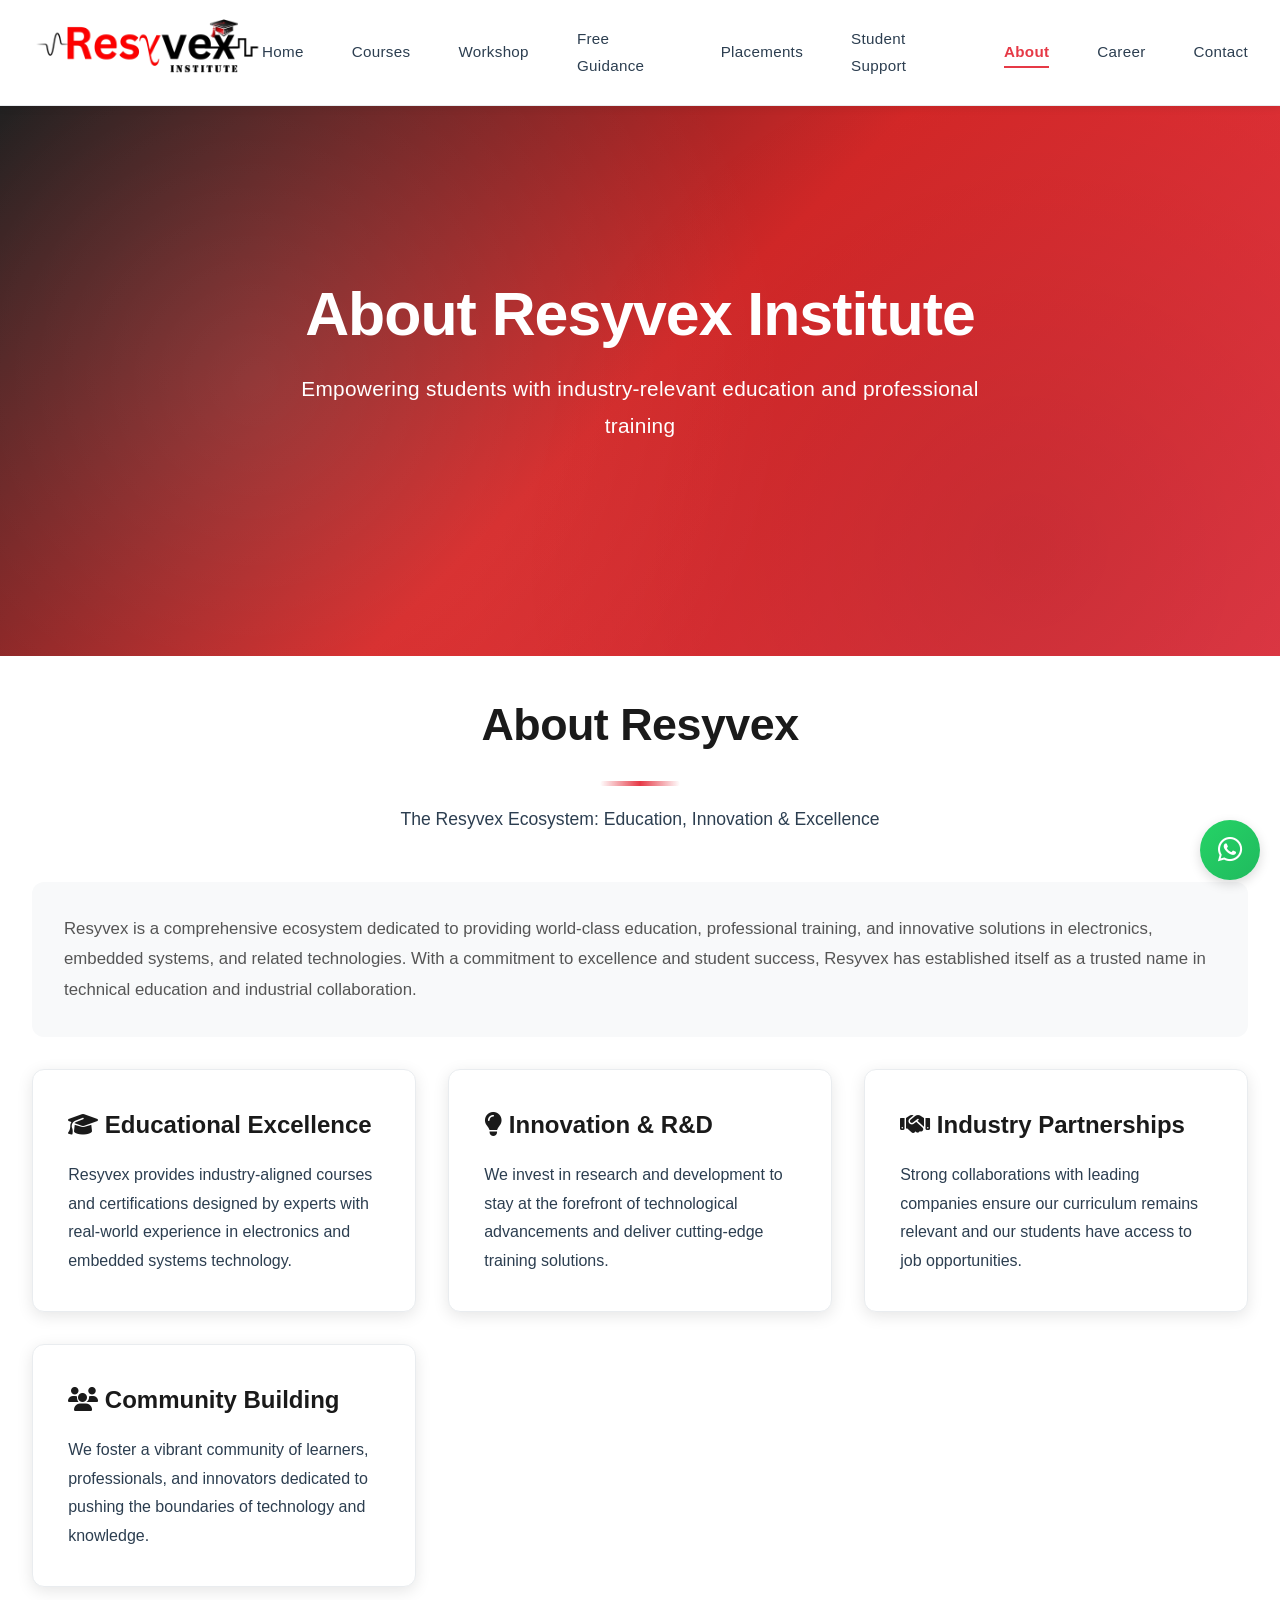
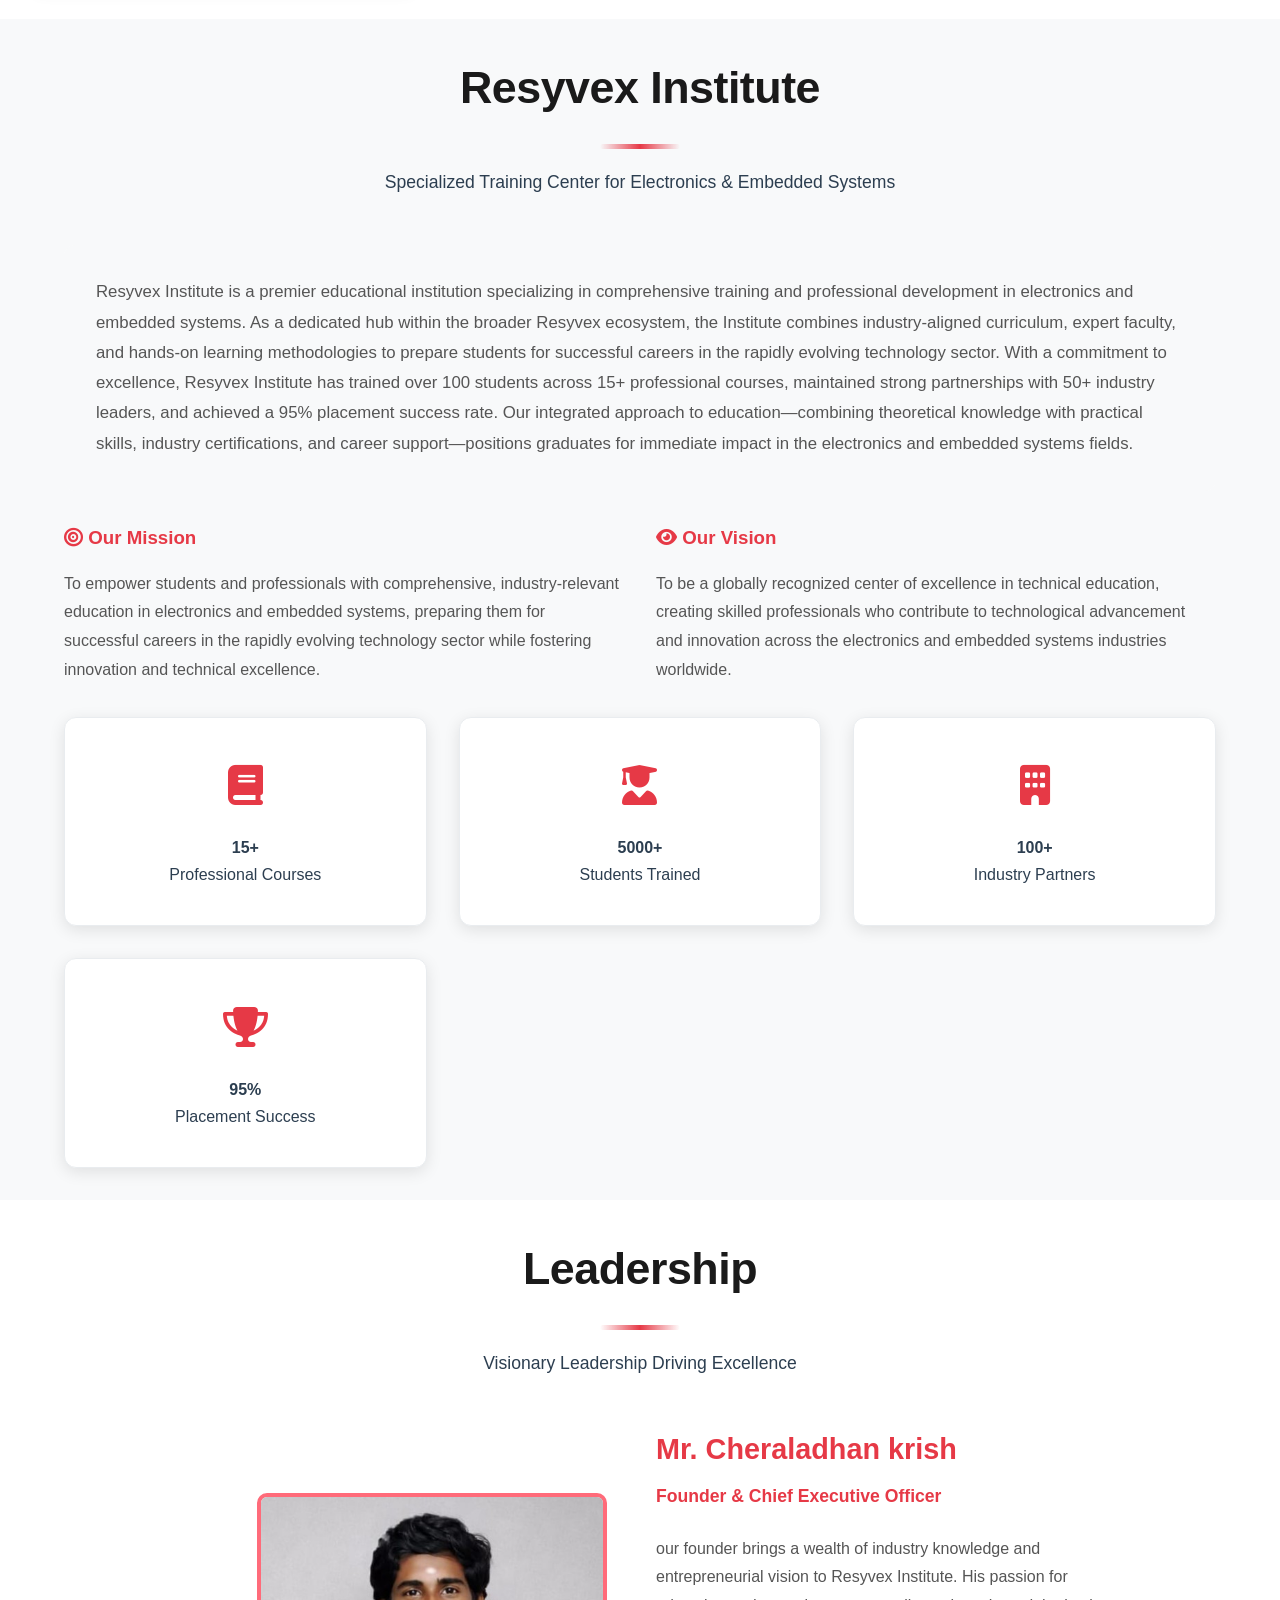
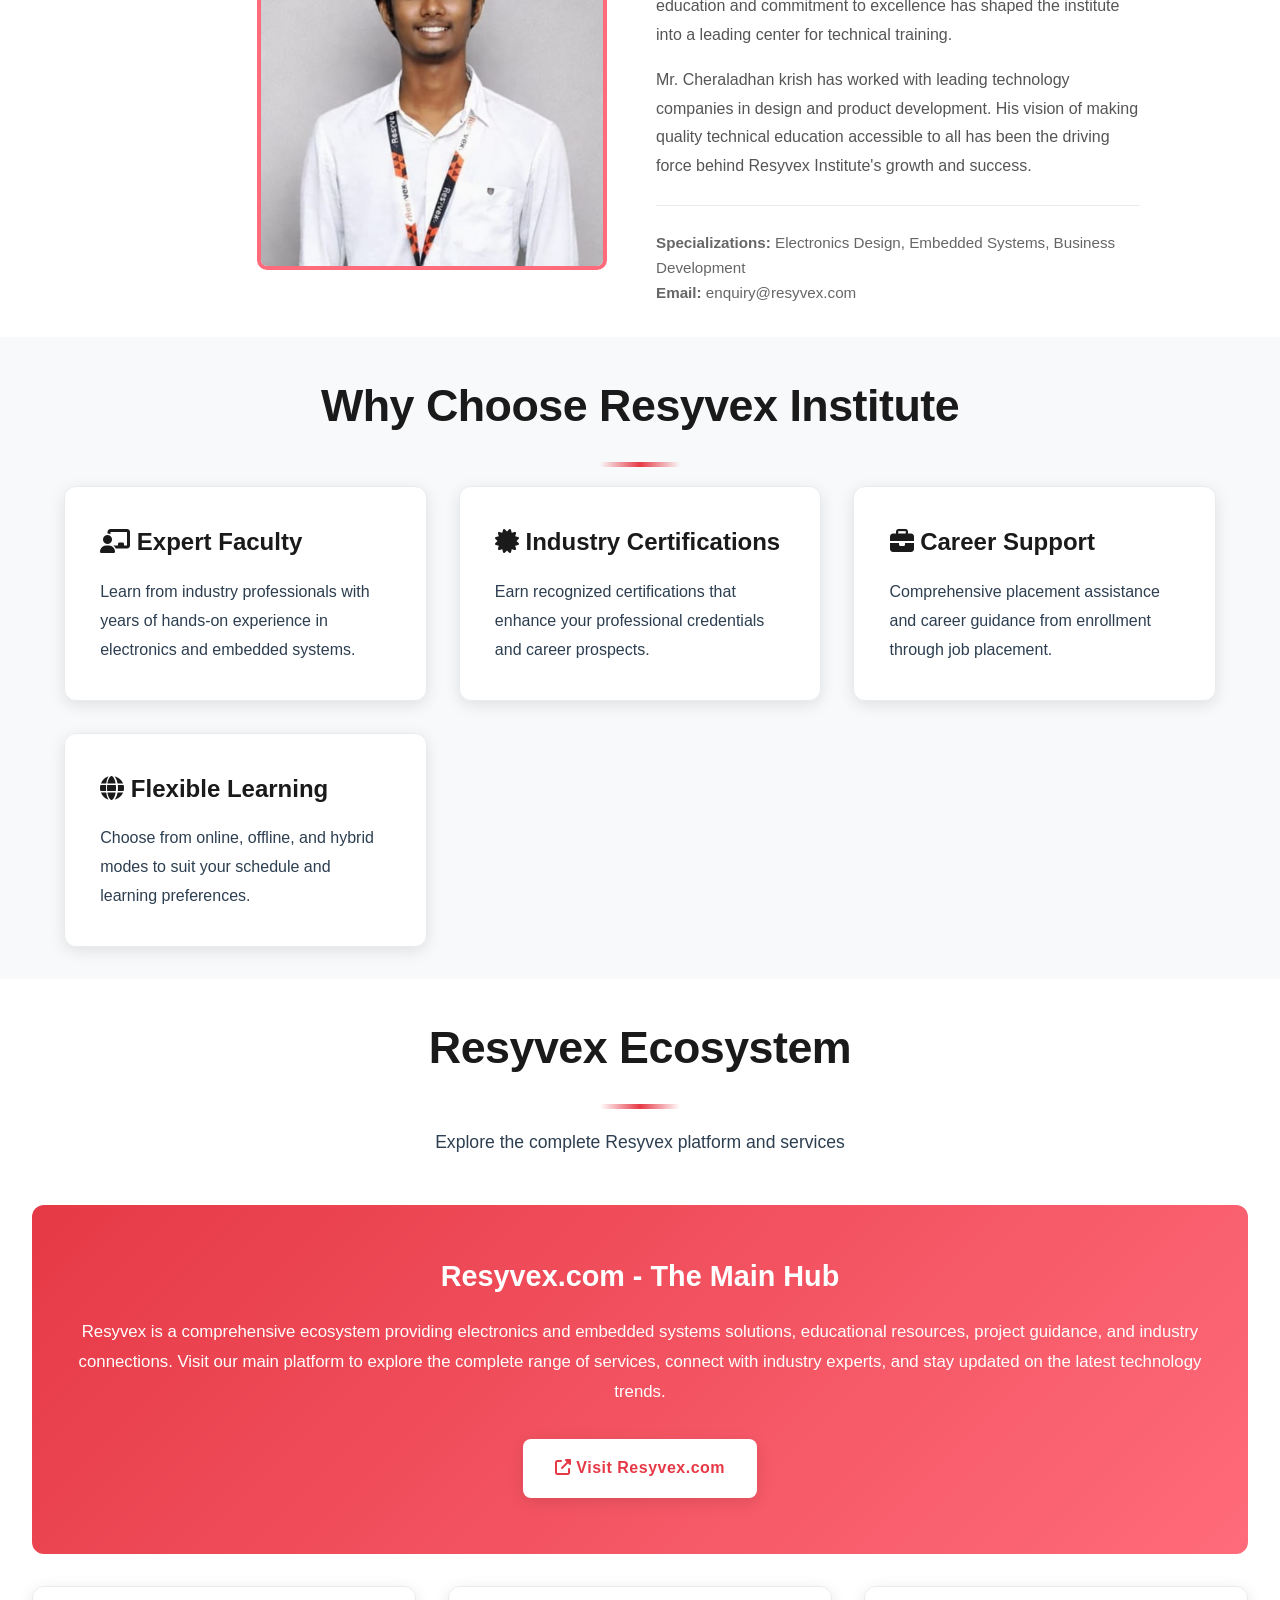
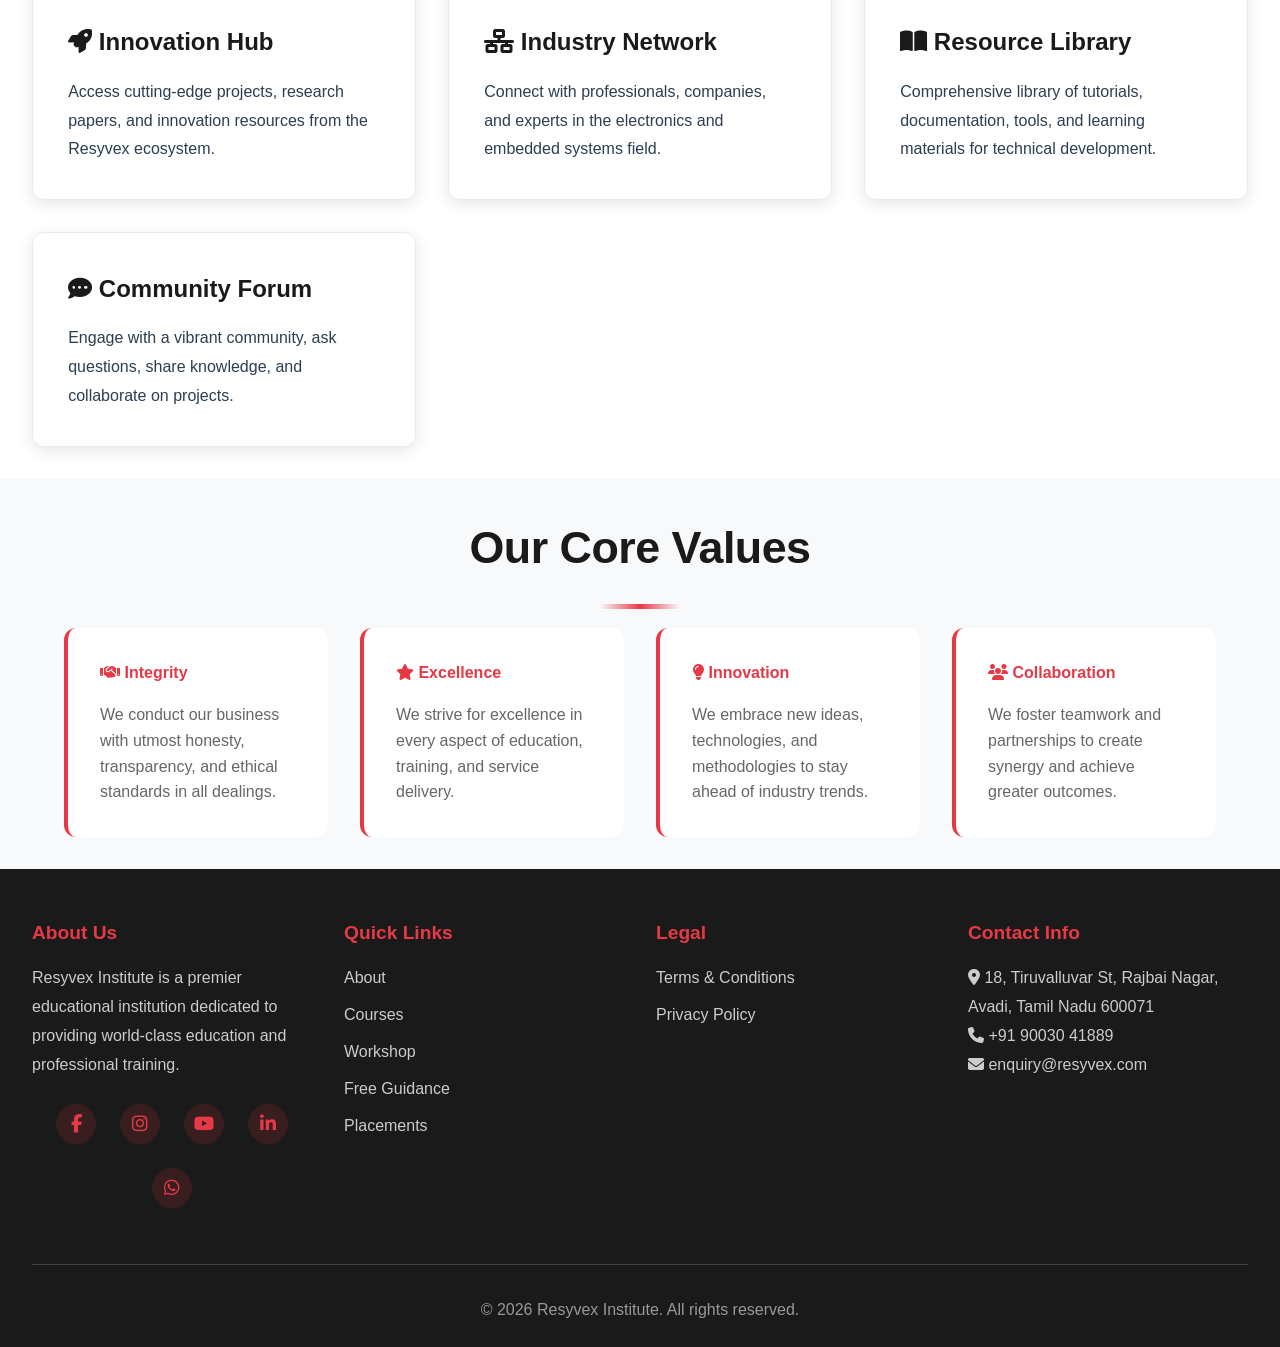
==== commit 9dfcf005: "9.In *About Resyvex Institute, mention *“Resyvex Institute”**, not only “Resyvex”." ====
--- a/about.html
+++ b/about.html
@@ -92,6 +92,12 @@
             <h2 class="section-title">Resyvex Institute</h2>
             <p class="section-subtitle">Specialized Training Center for Electronics & Embedded Systems</p>
 
+            <div style="background-color: var(--gray-light); padding: 2rem; border-radius: var(--border-radius); margin-bottom: 2rem;">
+            <p style="line-height: 1.8; color: #555; font-size: 1.05rem;">
+                Resyvex Institute is a premier educational institution specializing in comprehensive training and professional development in electronics and embedded systems. As a dedicated hub within the broader Resyvex ecosystem, the Institute combines industry-aligned curriculum, expert faculty, and hands-on learning methodologies to prepare students for successful careers in the rapidly evolving technology sector. With a commitment to excellence, Resyvex Institute has trained over 100 students across 15+ professional courses, maintained strong partnerships with 50+ industry leaders, and achieved a 95% placement success rate. Our integrated approach to education—combining theoretical knowledge with practical skills, industry certifications, and career support—positions graduates for immediate impact in the electronics and embedded systems fields.
+            </p>
+        </div>
+
             <div style="display: grid; grid-template-columns: 1fr 1fr; gap: 2rem; margin-bottom: 2rem;">
                 <div>
                     <h3 style="color: var(--primary-red); margin-bottom: 1rem;"><i class="fas fa-bullseye"></i> Our Mission</h3>
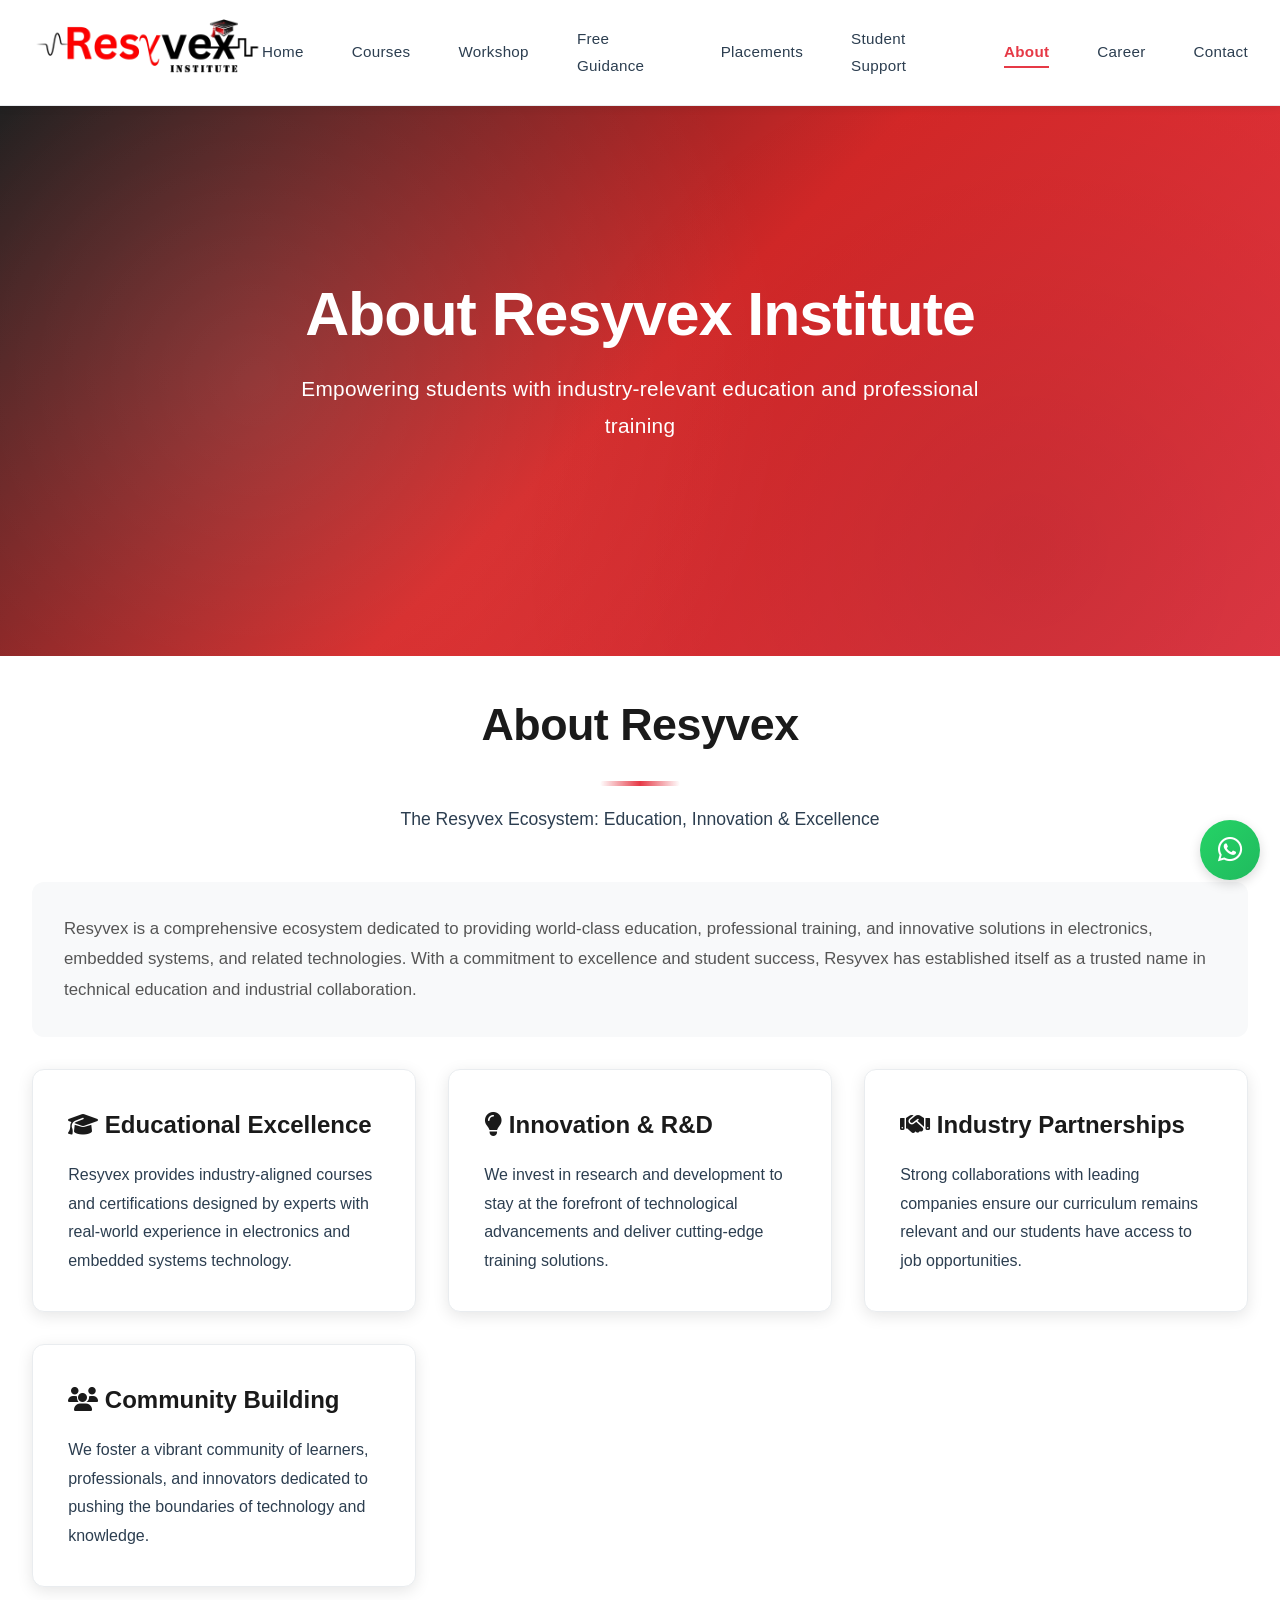
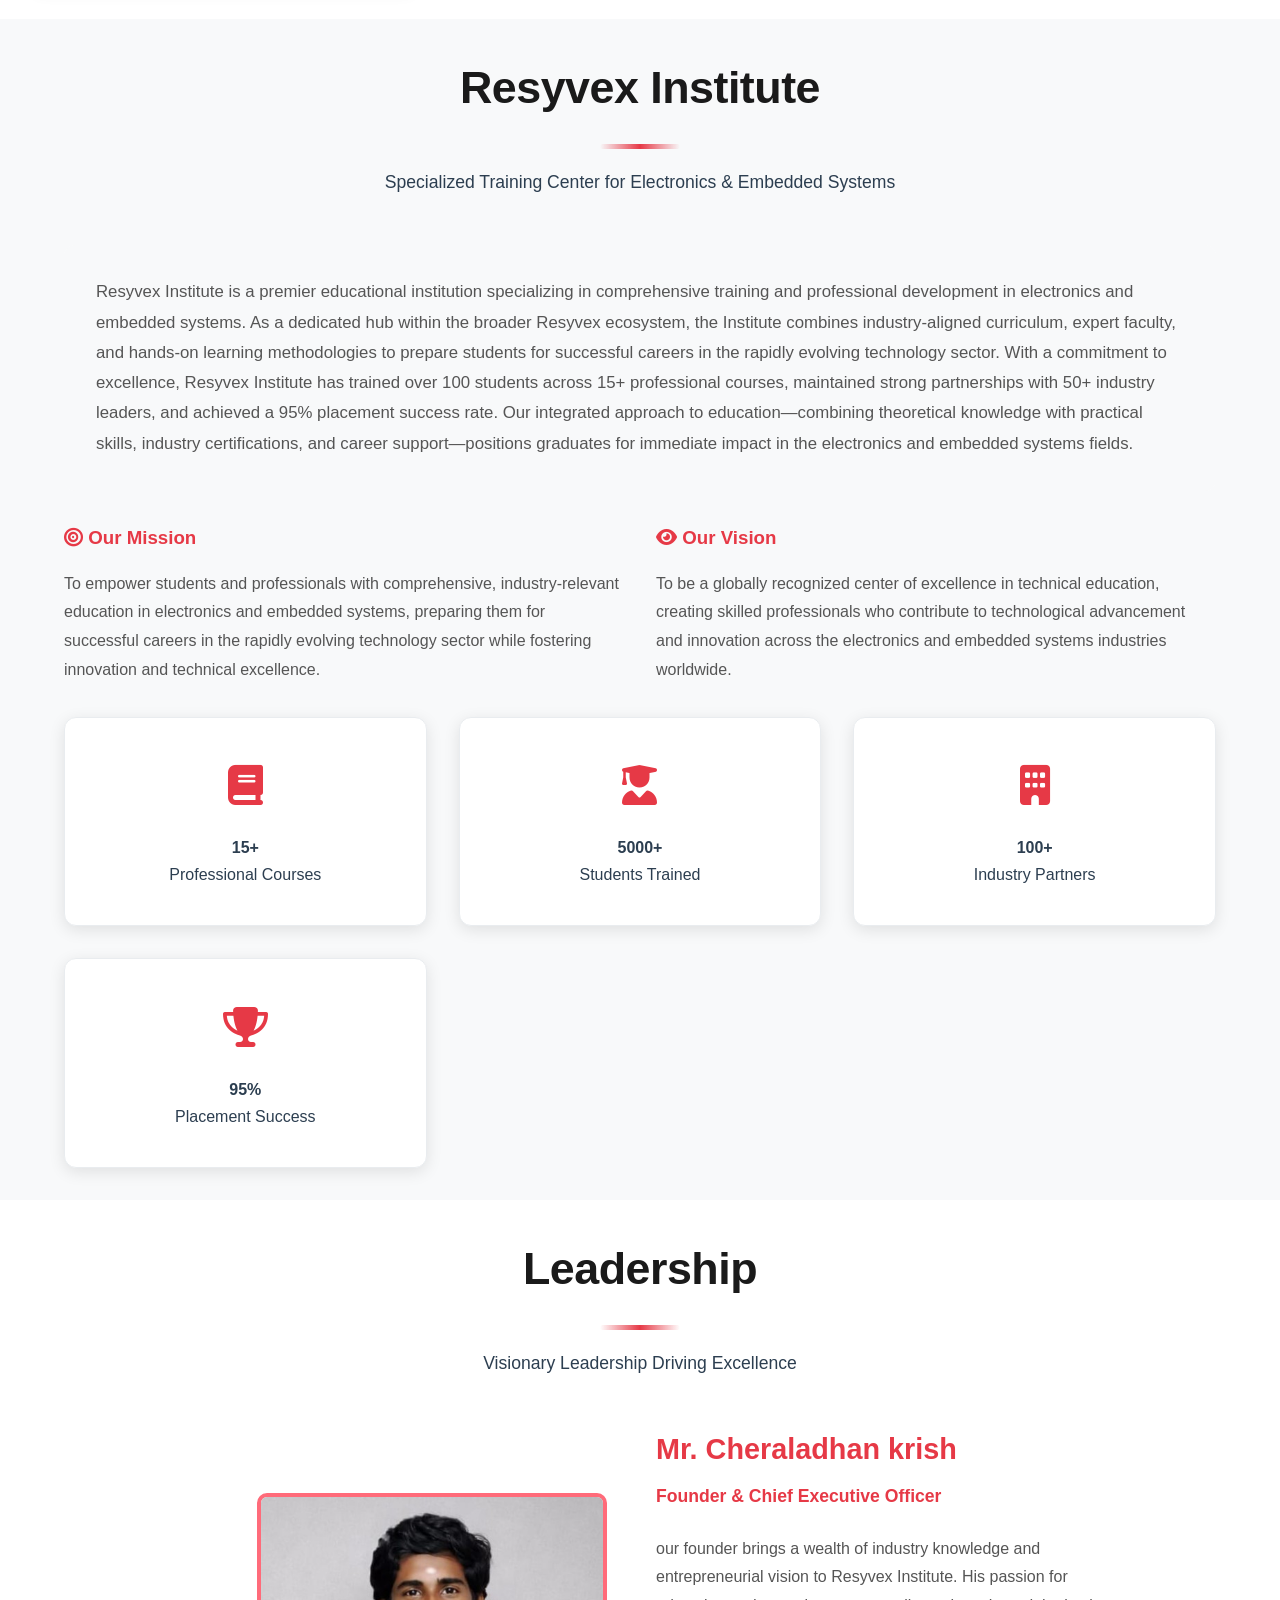
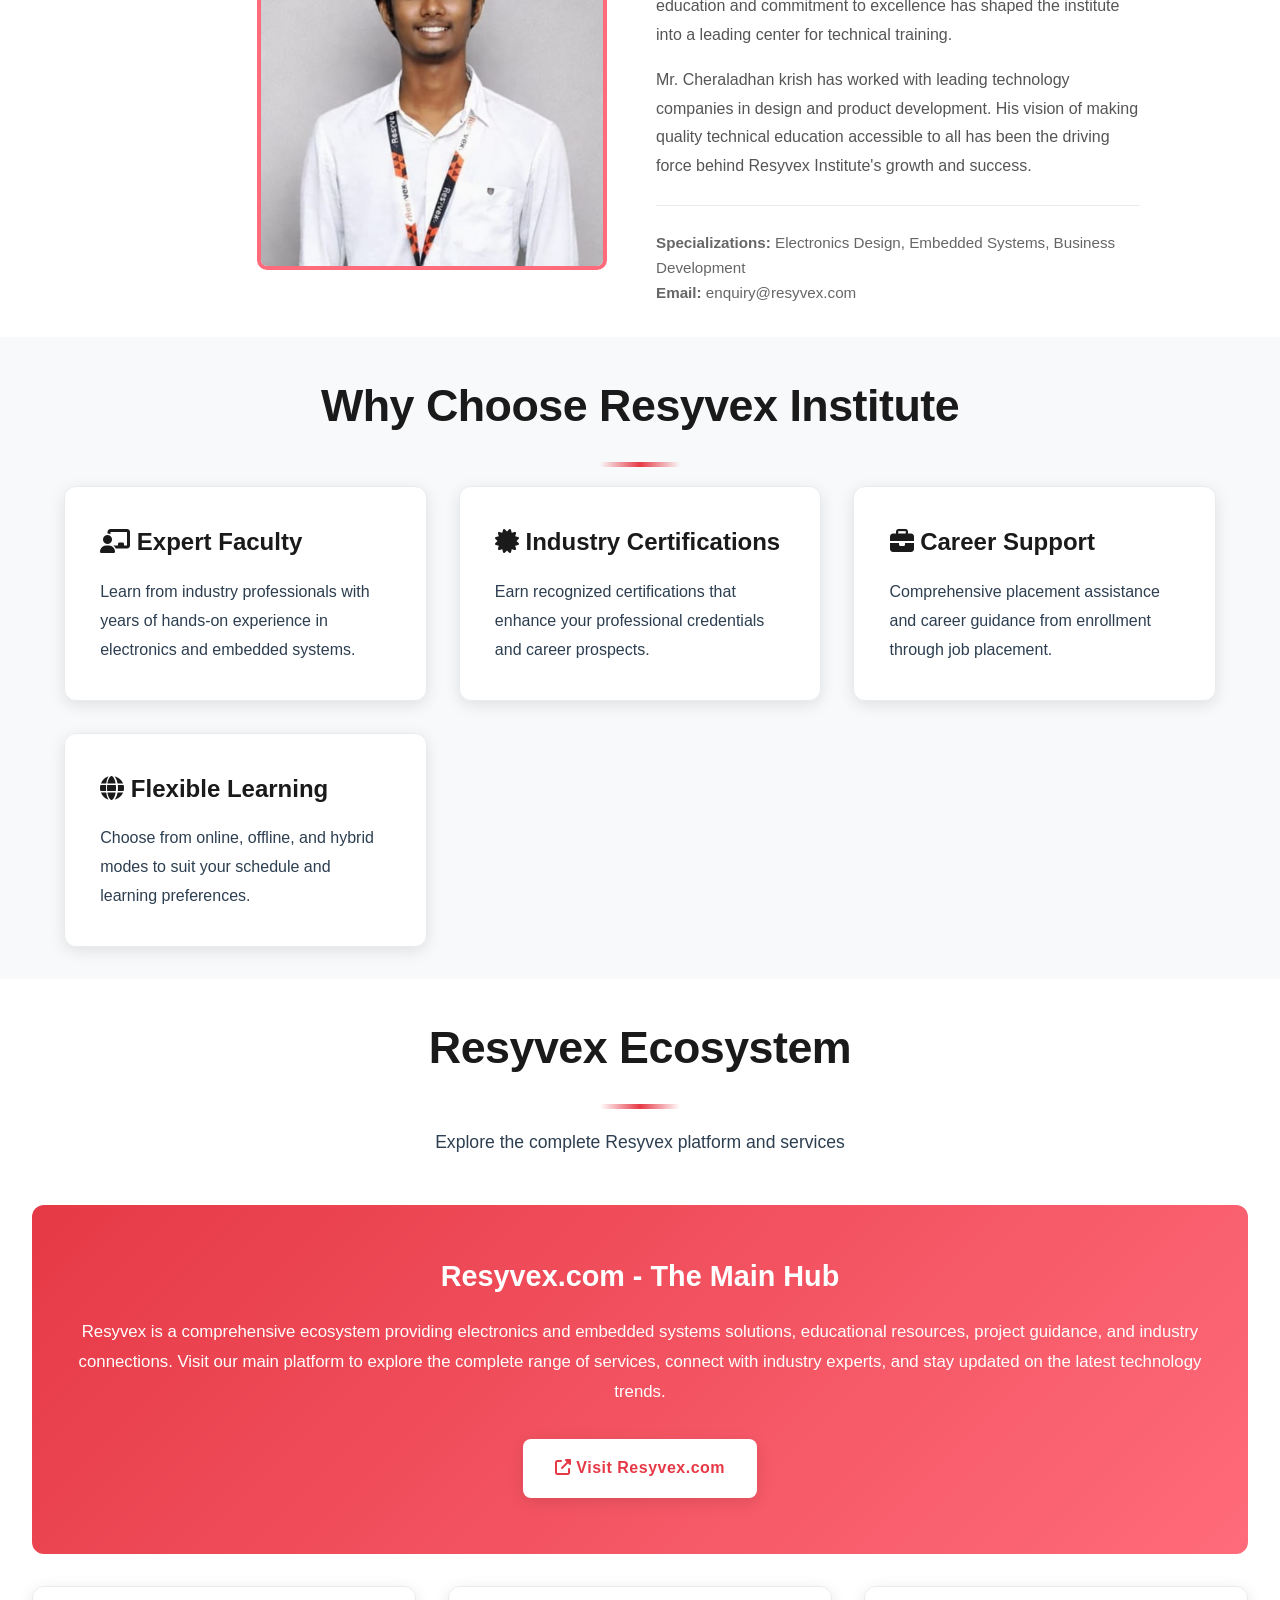
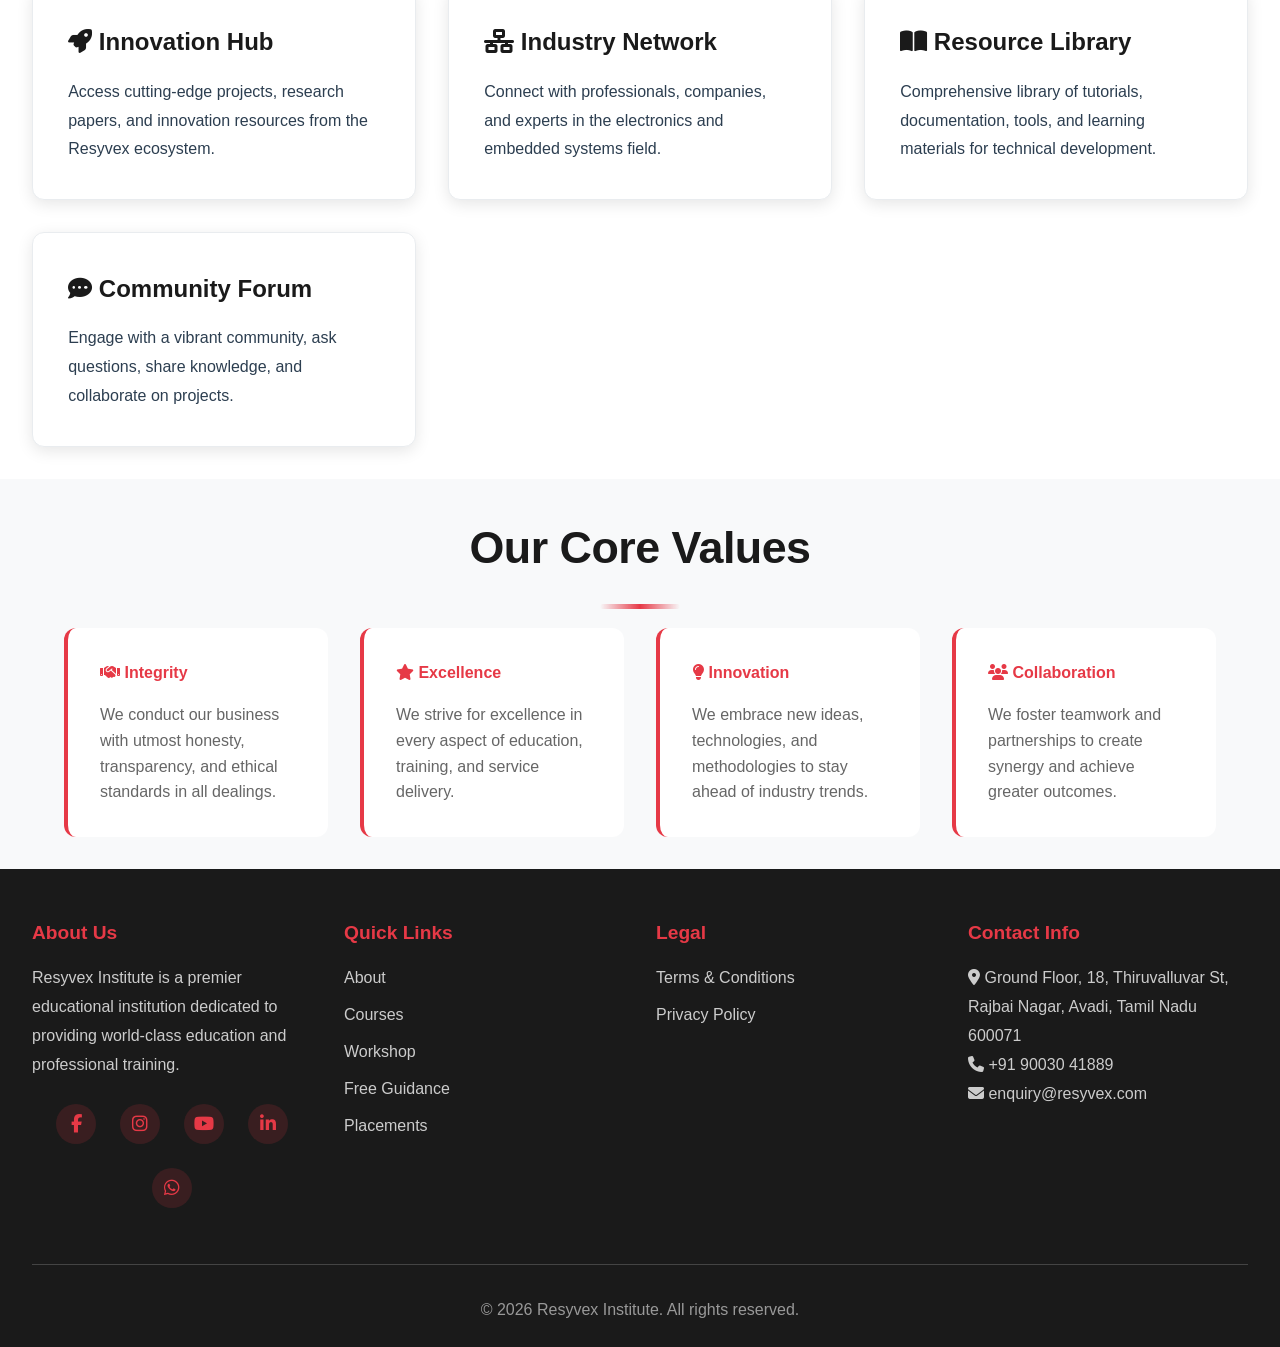
==== commit c6b19442: "address changed" ====
--- a/about.html
+++ b/about.html
@@ -292,7 +292,7 @@
                         <a href="https://www.instagram.com/resyvex/" target="_blank" rel="noopener" aria-label="Instagram"><i class="fab fa-instagram" aria-hidden="true"></i></a>
                         <a href="https://www.youtube.com/@Resyvex" target="_blank" rel="noopener" aria-label="YouTube"><i class="fab fa-youtube" aria-hidden="true"></i></a>
                         <a href="https://www.linkedin.com/in/resyvex/" target="_blank" rel="noopener" aria-label="LinkedIn"><i class="fab fa-linkedin-in" aria-hidden="true"></i></a>
-                        <a href="https://wa.me/919445916889?text=Hello%20I%20want%20more%20info" target="_blank" rel="noopener" aria-label="WhatsApp"><i class="fab fa-whatsapp" aria-hidden="true"></i></a>
+                        <a href="https://wa.me/919003041889?text=Hello%20I%20want%20more%20info" target="_blank" rel="noopener" aria-label="WhatsApp"><i class="fab fa-whatsapp" aria-hidden="true"></i></a>
                     </div>
                 </div>
 
@@ -317,7 +317,7 @@
 
                 <div class="footer-section">
                     <h4>Contact Info</h4>
-                    <p><i class="fas fa-map-marker-alt"></i> 18, Tiruvalluvar St, Rajbai Nagar, Avadi, Tamil Nadu 600071</p>
+                    <p><i class="fas fa-map-marker-alt"></i> Ground Floor, 18, Thiruvalluvar St, Rajbai Nagar, Avadi, Tamil Nadu 600071</p>
                     <p><i class="fas fa-phone"></i> +91 90030 41889</p>
                     <p><i class="fas fa-envelope"></i> enquiry@resyvex.com</p>
                 </div>
--- a/css/styles.css
+++ b/css/styles.css
@@ -277,7 +277,7 @@
 }
 
 .navbar {
-  max-width: 1400px;
+  max-width: 1600px;
   margin: 0 auto;
   padding: 1.2rem 2rem;
   display: flex;
@@ -296,6 +296,7 @@
   -webkit-text-fill-color: transparent;
   background-clip: text;
 }
+
 
 .logo span {
   color: var(--primary-red);
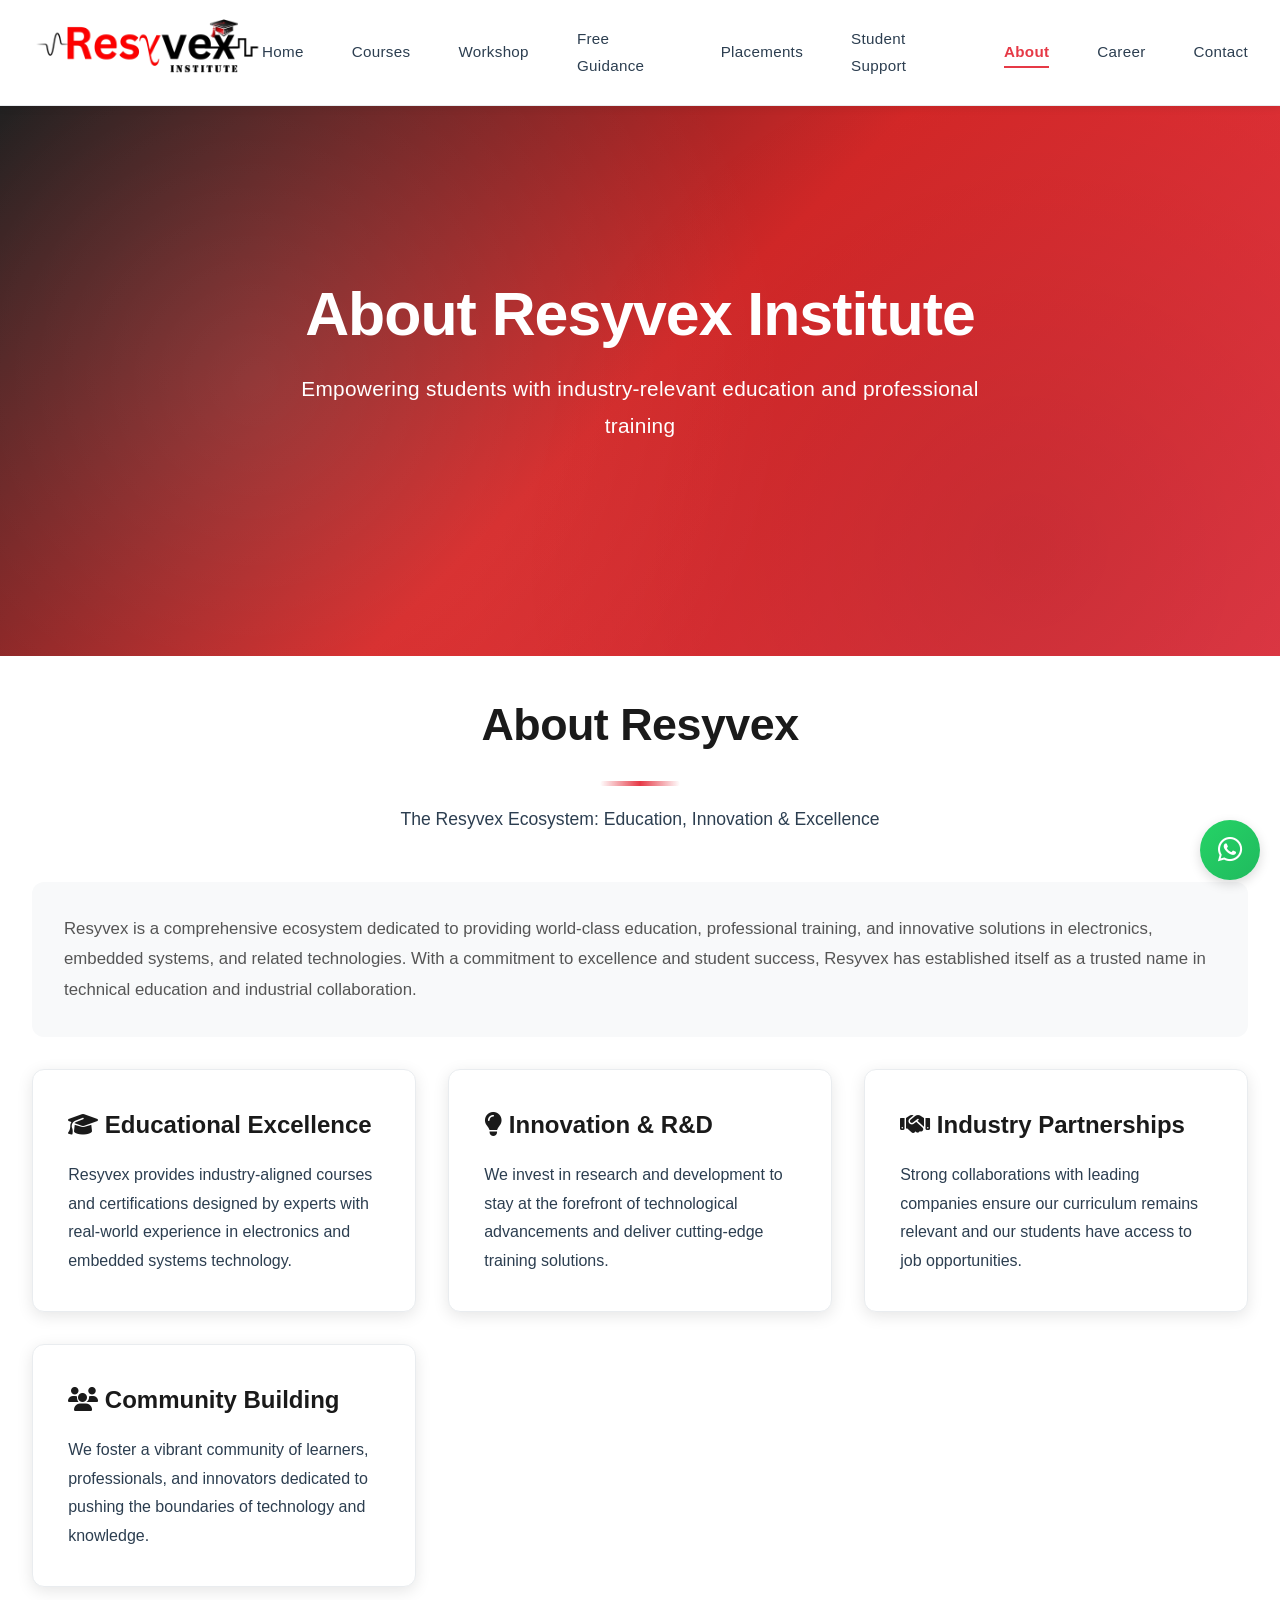
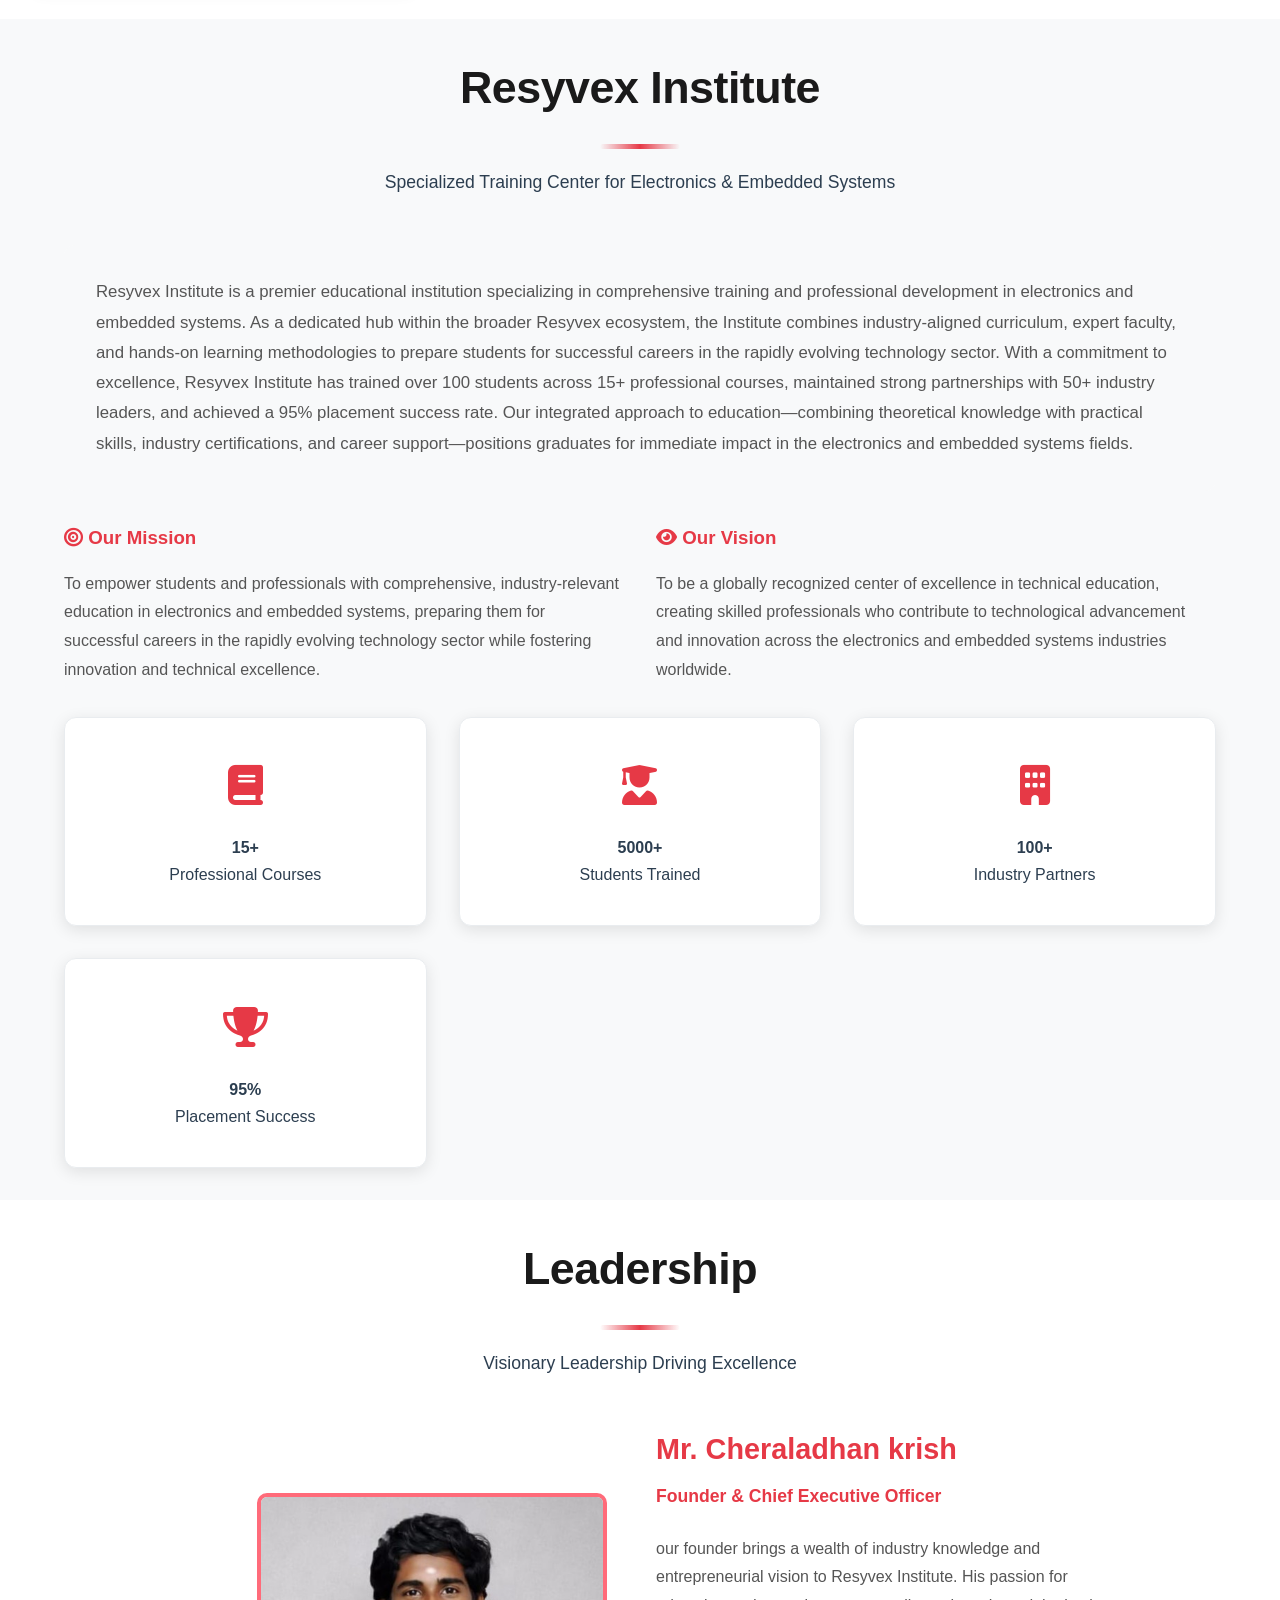
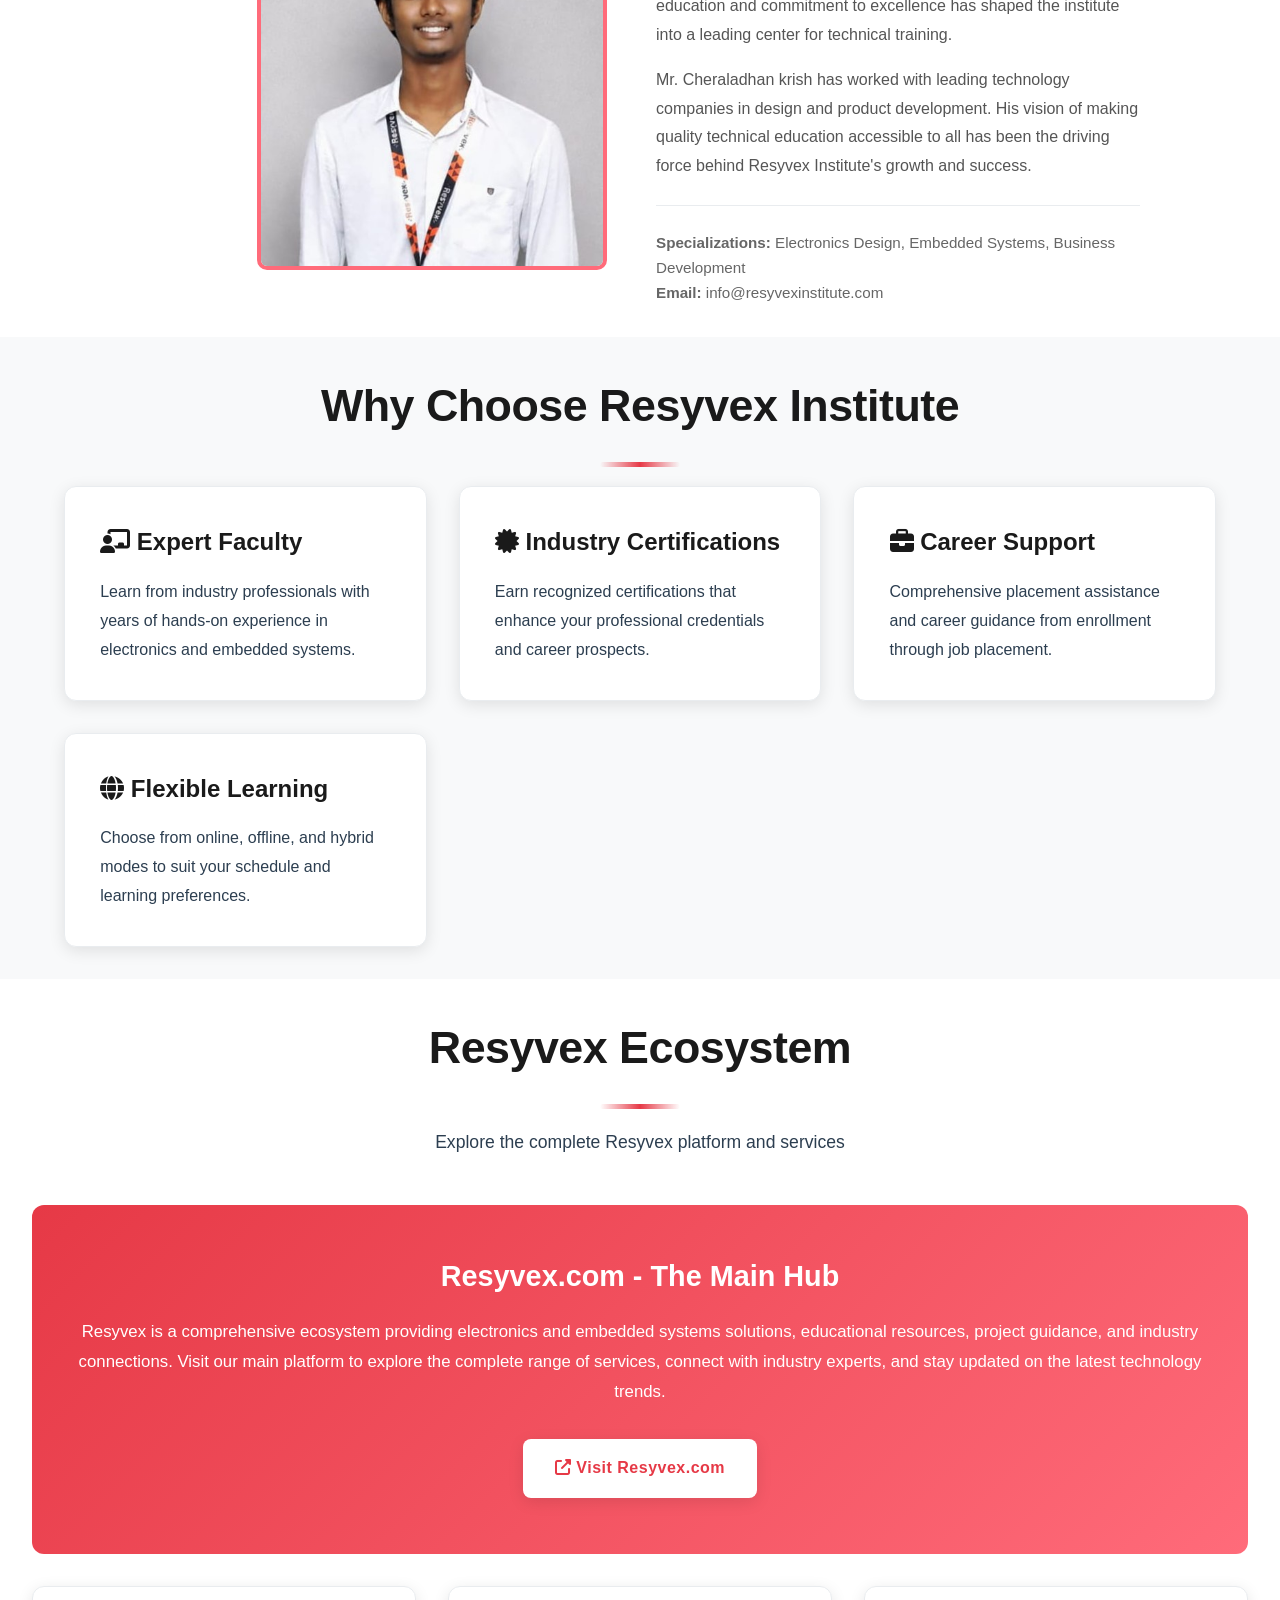
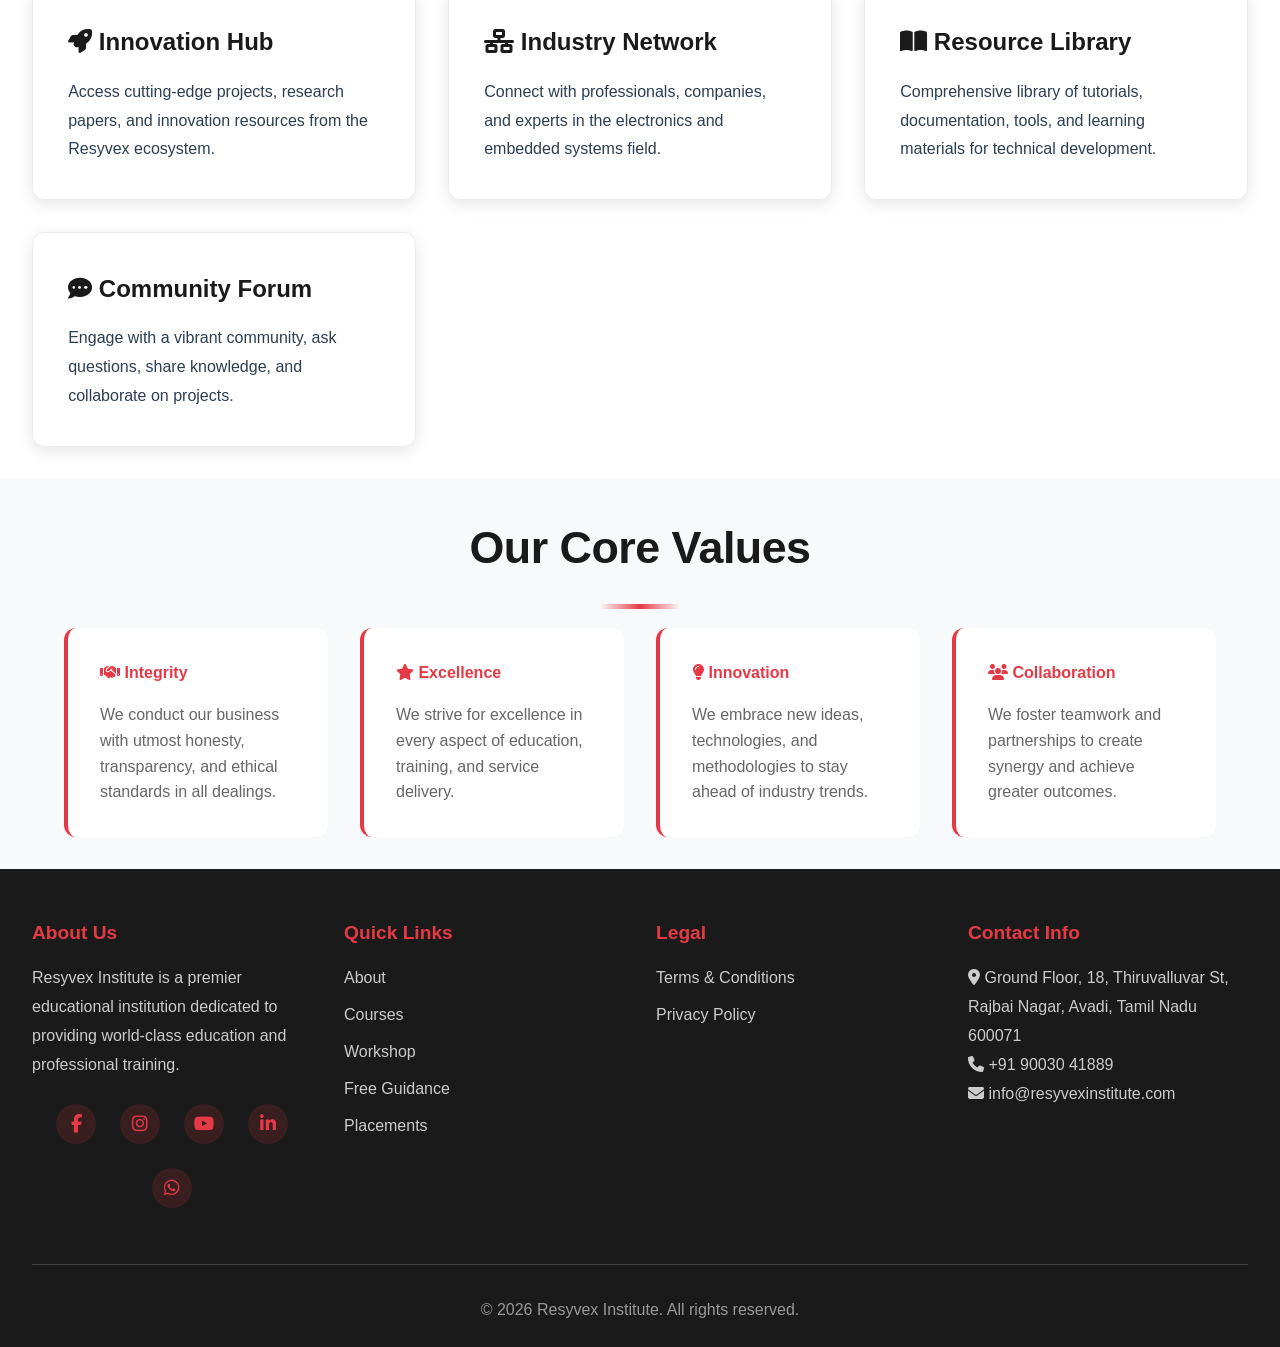
==== commit 5c297bb6: "email updated" ====
--- a/about.html
+++ b/about.html
@@ -176,7 +176,7 @@
 
                 <div style="margin-top: 1.5rem; padding-top: 1.5rem; border-top: 1px solid var(--gray-medium);">
                     <p style="color: #666; font-size: 0.95rem;"><strong>Specializations:</strong> Electronics Design, Embedded Systems, Business Development</p>
-                    <p style="color: #666; font-size: 0.95rem;"><strong>Email:</strong> enquiry@resyvex.com</p>
+                    <p style="color: #666; font-size: 0.95rem;"><strong>Email:</strong> info@resyvexinstitute.com</p>
                 </div>
             </div>
         </div>
@@ -319,7 +319,7 @@
                     <h4>Contact Info</h4>
                     <p><i class="fas fa-map-marker-alt"></i> Ground Floor, 18, Thiruvalluvar St, Rajbai Nagar, Avadi, Tamil Nadu 600071</p>
                     <p><i class="fas fa-phone"></i> +91 90030 41889</p>
-                    <p><i class="fas fa-envelope"></i> enquiry@resyvex.com</p>
+                    <p><i class="fas fa-envelope"></i> info@resyvexinstitute.com</p>
                 </div>
             </div>
 
